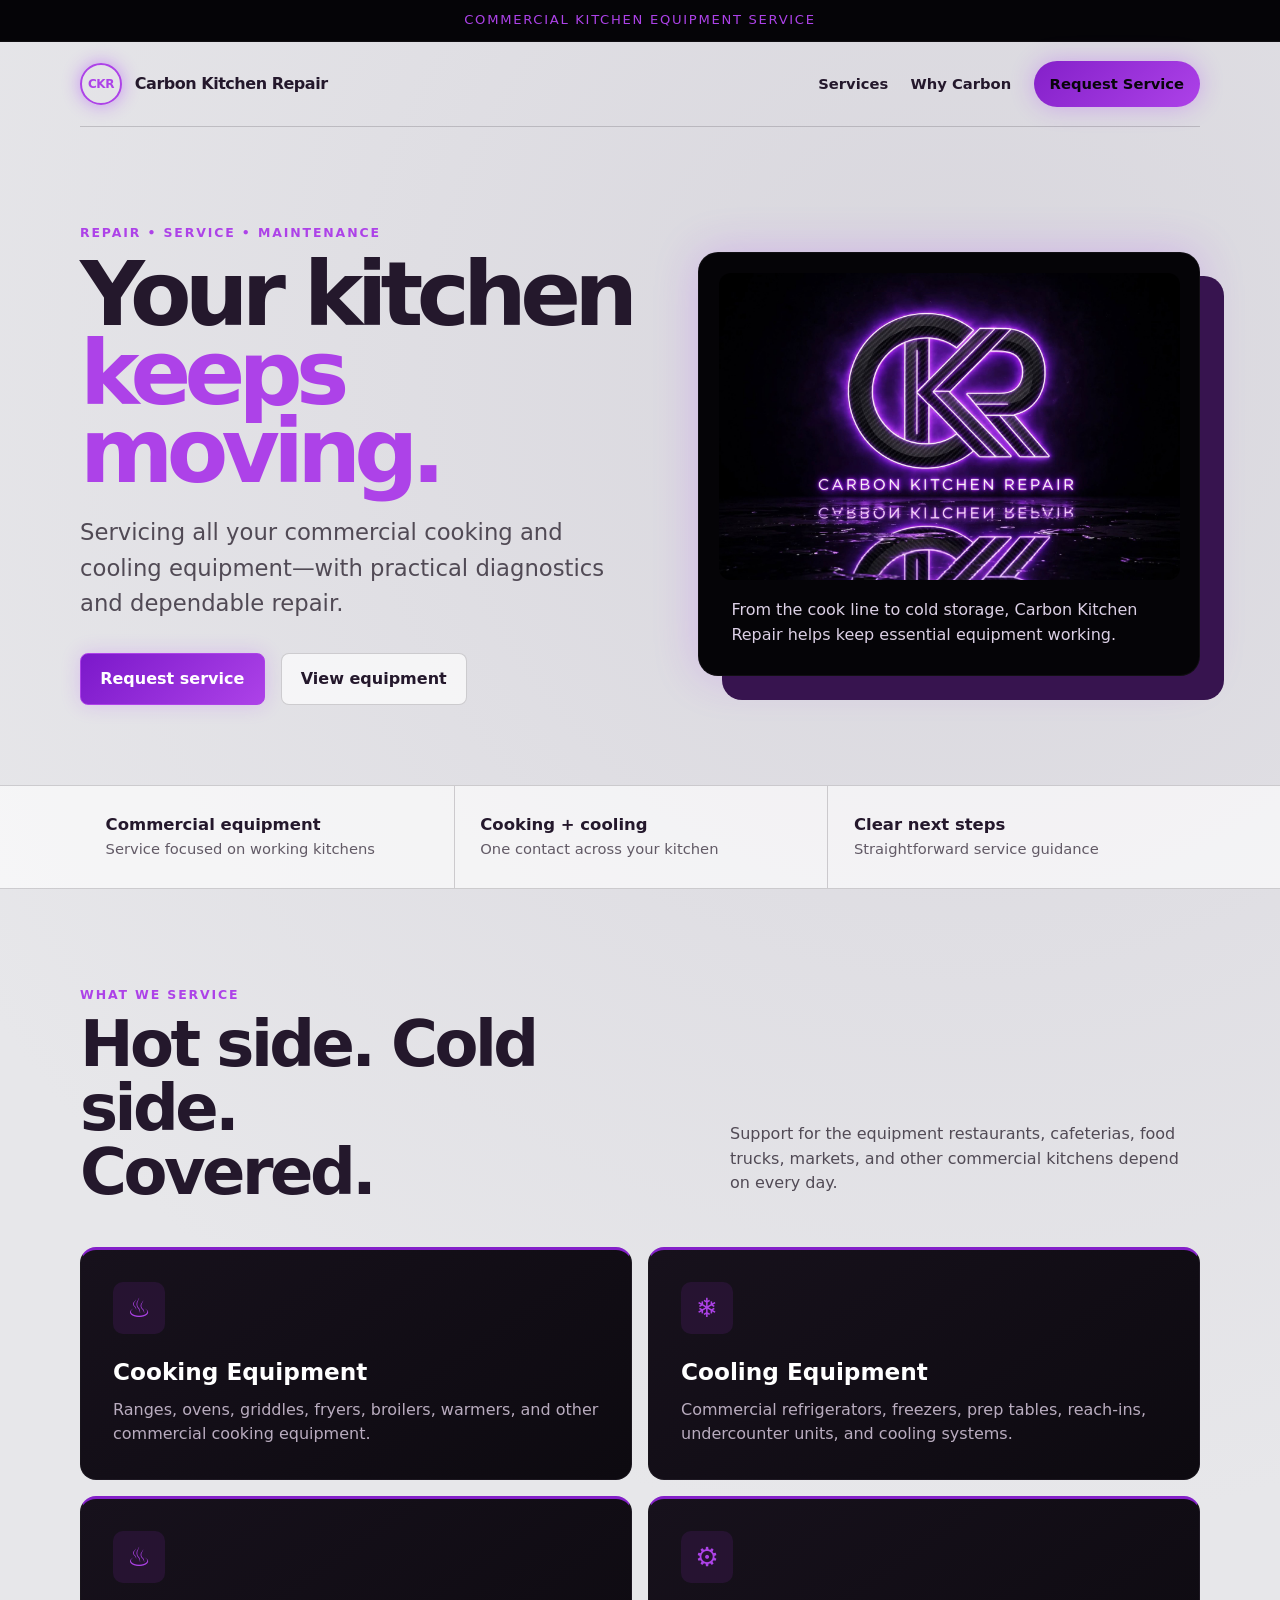
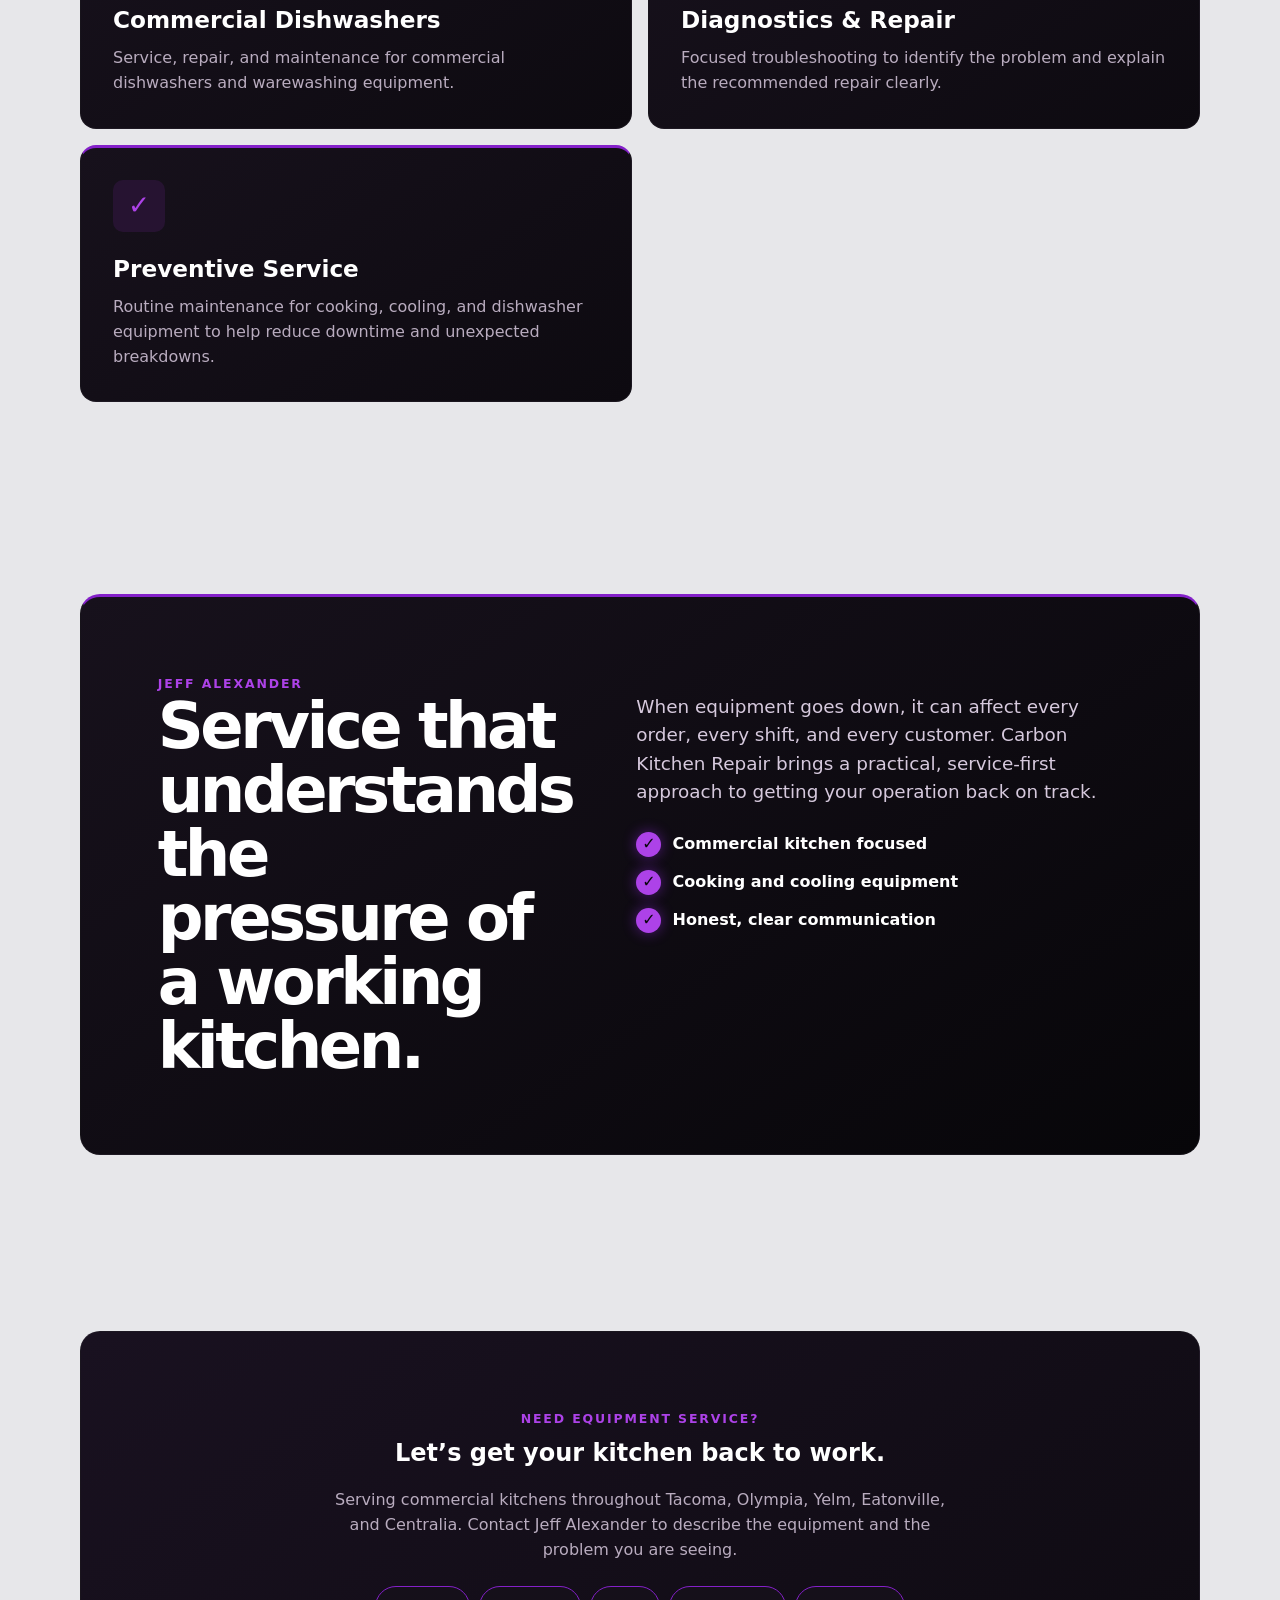
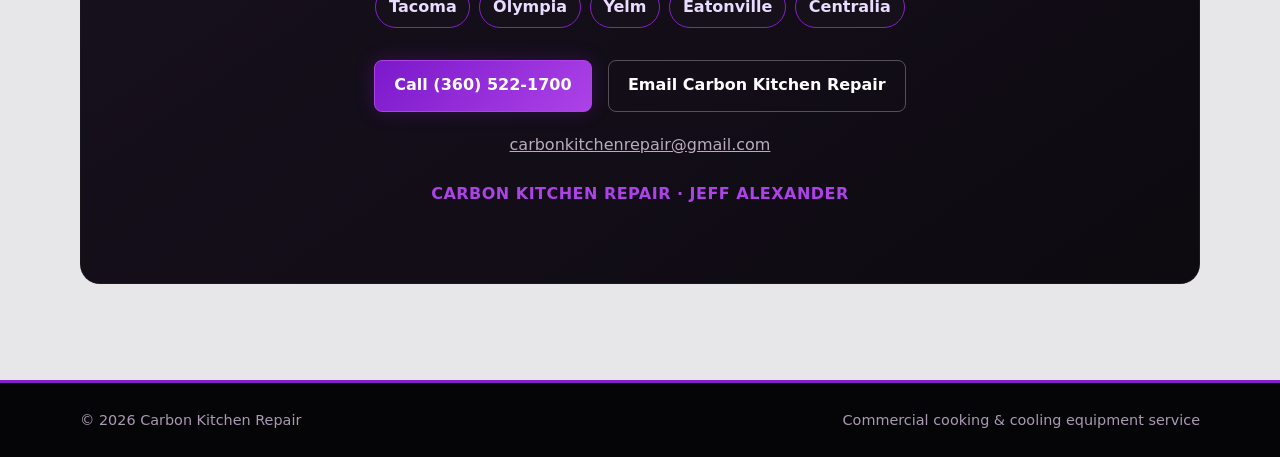
==== index.html @ 62a6e832 "Refine purple text and pale charcoal background" ====
<!doctype html>
<html lang="en">
<head>
  <meta charset="utf-8">
  <meta name="viewport" content="width=device-width, initial-scale=1">
  <meta name="description" content="Carbon Kitchen Repair services commercial cooking and cooling equipment.">
  <title>Carbon Kitchen Repair | Commercial Equipment Service</title>
  <style>
    :root{--ink:#24182c;--charcoal:#19151f;--carbon:#0a080d;--violet:#8420c9;--violet-bright:#ad42e8;--lavender:#eadcff;--paper:#e7e7ea;--line:rgba(62,55,66,.22)}
    *{box-sizing:border-box}html{scroll-behavior:smooth}body{margin:0;background:radial-gradient(circle at 75% 10%,#241035 0,transparent 30%),var(--paper);color:var(--ink);font-family:Inter,ui-sans-serif,system-ui,-apple-system,"Segoe UI",sans-serif;line-height:1.55}a{color:inherit}.wrap{width:min(1120px,calc(100% - 40px));margin:auto}.topbar{background:#050407;color:var(--violet-bright);font-size:.82rem;letter-spacing:.13em;text-align:center;padding:.65rem;border-bottom:1px solid var(--line)}.nav{display:flex;align-items:center;justify-content:space-between;padding:1.2rem 0;border-bottom:1px solid var(--line)}.brand{display:flex;align-items:center;gap:.8rem;font-weight:900;letter-spacing:-.03em}.brand-mark{display:grid;place-items:center;width:42px;height:42px;border:2px solid var(--violet-bright);border-radius:50%;font-size:.75rem;color:var(--violet-bright);box-shadow:0 0 18px rgba(165,44,255,.45)}.nav a{text-decoration:none}.nav-links{display:flex;gap:1.4rem;align-items:center;font-weight:700;font-size:.92rem}.nav-cta{background:linear-gradient(135deg,var(--violet),var(--violet-bright));color:#08050b;padding:.7rem 1rem;border-radius:99px;box-shadow:0 0 24px rgba(165,44,255,.3)}.hero{display:grid;grid-template-columns:1.05fr .95fr;gap:4rem;align-items:center;padding:6rem 0 5rem}.eyebrow{color:var(--violet-bright);font-weight:850;text-transform:uppercase;letter-spacing:.15em;font-size:.78rem}.hero h1{font-size:clamp(3rem,7vw,6.5rem);line-height:.88;letter-spacing:-.075em;margin:.8rem 0 1.5rem;max-width:820px}.hero h1 span{color:var(--violet-bright);text-shadow:0 0 26px rgba(165,44,255,.4)}.lead{font-size:clamp(1.12rem,2vw,1.42rem);max-width:650px;color:#c9bed2}.actions{display:flex;gap:1rem;flex-wrap:wrap;margin-top:2rem}.button{display:inline-flex;align-items:center;justify-content:center;min-height:48px;padding:.8rem 1.2rem;border-radius:8px;background:linear-gradient(135deg,#7b18ca,var(--violet-bright));color:white;text-decoration:none;font-weight:850;border:1px solid var(--violet-bright);box-shadow:0 0 20px rgba(165,44,255,.2)}.button:hover{background:#bc67ff;border-color:#fff}.button.alt{background:transparent;color:var(--ink);border:1px solid var(--line);box-shadow:none}.hero-card{background:#050407;color:white;border:1px solid var(--line);border-radius:20px;padding:1.2rem;min-height:390px;display:flex;flex-direction:column;justify-content:space-between;box-shadow:24px 24px 0 #37144f,0 0 45px rgba(165,44,255,.22);overflow:hidden}.hero-logo{width:100%;height:auto;display:block;border-radius:12px;aspect-ratio:3/2;object-fit:cover}.hero-card p{margin:1.1rem .8rem .5rem;color:#dcd0e5}.strip{background:rgba(24,17,30,.88);border-block:1px solid var(--line)}.strip-grid{display:grid;grid-template-columns:repeat(3,1fr);gap:1px}.promise{padding:1.6rem;border-left:1px solid var(--line)}.promise:first-child{border-left:0}.promise strong{display:block;font-size:1.03rem}.promise span{color:#ad9db9;font-size:.92rem}.section{padding:6rem 0}.section-head{display:flex;justify-content:space-between;align-items:end;gap:2rem;margin-bottom:2.2rem}.section h2{font-size:clamp(2.2rem,5vw,4.2rem);line-height:1;letter-spacing:-.055em;margin:.5rem 0}.section-head p{max-width:470px;color:#b9acbf}.service-grid{display:grid;grid-template-columns:repeat(2,1fr);gap:1rem}.service{border:1px solid var(--line);border-radius:16px;padding:2rem;background:linear-gradient(145deg,#17111c,#0d0a10);transition:.2s;border-top:3px solid var(--violet)}.service:hover{transform:translateY(-4px);border-color:var(--violet-bright);box-shadow:0 16px 35px rgba(165,44,255,.16)}.icon{font-size:1.65rem;background:#261331;color:var(--violet-bright);display:grid;place-items:center;width:52px;height:52px;border-radius:10px}.service h3{font-size:1.45rem;margin:1.2rem 0 .5rem}.service p{margin:0;color:#b9acbf}.about{background:linear-gradient(145deg,#17111c,#070609);color:white;border:1px solid var(--line);border-radius:20px;padding:clamp(2rem,6vw,5rem);display:grid;grid-template-columns:.85fr 1.15fr;gap:4rem;border-top:3px solid var(--violet)}.about h2{margin:0;color:white}.about p{font-size:1.15rem;color:#d6c9dd}.checklist{display:grid;gap:.8rem;margin-top:1.6rem}.check{display:flex;gap:.7rem;align-items:center;font-weight:750}.check:before{content:"✓";color:#09060c;background:var(--violet-bright);width:25px;height:25px;border-radius:50%;display:grid;place-items:center;box-shadow:0 0 14px rgba(165,44,255,.45)}.contact{padding:5rem 0 6rem;text-align:center}.contact-box{background:linear-gradient(145deg,#191120,#0d0a10);border:1px solid var(--line);border-radius:20px;padding:clamp(2rem,6vw,5rem)}.contact h2{margin:.4rem 0 1rem}.contact p{color:#b9acbf;max-width:630px;margin:0 auto 1.5rem}.owner{font-weight:900;color:var(--violet-bright);letter-spacing:.03em}footer{background:#050407;color:#a99ab2;border-top:3px solid var(--violet);padding:1.6rem 0;font-size:.9rem}.footer-row{display:flex;justify-content:space-between;gap:1rem;flex-wrap:wrap}.area-list{display:flex;justify-content:center;gap:.55rem;flex-wrap:wrap;margin:1.5rem 0}.area-list span{background:#15101a;border:1px solid var(--violet);border-radius:99px;padding:.45rem .8rem;font-weight:800;color:var(--lavender)}
    body{background:radial-gradient(circle at 75% 10%,#d8d6dd 0,transparent 34%),var(--paper)}
    .lead,.section-head p{color:#514a55}.hero h1 span{text-shadow:none}.eyebrow{text-shadow:none}.strip{background:rgba(255,255,255,.64)}.promise span{color:#625a66}.service{color:white}.contact-box{color:white}.button.alt{background:rgba(255,255,255,.68)}.contact-box .button.alt{background:transparent;color:white;border-color:rgba(255,255,255,.28)}
    @media(max-width:760px){.nav-links a:not(.nav-cta){display:none}.hero{grid-template-columns:1fr;gap:2.5rem;padding:4rem 0}.hero-card{min-height:auto;box-shadow:12px 12px 0 #37144f}.strip-grid{grid-template-columns:1fr}.promise{border-left:0;border-top:1px solid var(--line)}.promise:first-child{border-top:0}.section-head{display:block}.service-grid,.about{grid-template-columns:1fr}.about{gap:2rem}.wrap{width:min(100% - 28px,1120px)}}
  </style>
</head>
<body>
  <div class="topbar">COMMERCIAL KITCHEN EQUIPMENT SERVICE</div>
  <header class="wrap nav">
    <a class="brand" href="#top"><span class="brand-mark">CKR</span><span>Carbon Kitchen Repair</span></a>
    <nav class="nav-links" aria-label="Main navigation"><a href="#services">Services</a><a href="#about">Why Carbon</a><a class="nav-cta" href="#contact">Request Service</a></nav>
  </header>
  <main id="top">
    <section class="wrap hero">
      <div>
        <div class="eyebrow">Repair • Service • Maintenance</div>
        <h1>Your kitchen <span>keeps moving.</span></h1>
        <p class="lead">Servicing all your commercial cooking and cooling equipment—with practical diagnostics and dependable repair.</p>
        <div class="actions"><a class="button" href="#contact">Request service</a><a class="button alt" href="#services">View equipment</a></div>
      </div>
      <aside class="hero-card" aria-label="Carbon Kitchen Repair logo and expertise">
        <img class="hero-logo" src="assets/carbon-kitchen-repair-logo-purple.jpg" alt="Carbon Kitchen Repair illuminated purple logo">
        <p>From the cook line to cold storage, Carbon Kitchen Repair helps keep essential equipment working.</p>
      </aside>
    </section>
    <section class="strip"><div class="wrap strip-grid">
      <div class="promise"><strong>Commercial equipment</strong><span>Service focused on working kitchens</span></div>
      <div class="promise"><strong>Cooking + cooling</strong><span>One contact across your kitchen</span></div>
      <div class="promise"><strong>Clear next steps</strong><span>Straightforward service guidance</span></div>
    </div></section>
    <section class="wrap section" id="services">
      <div class="section-head"><div><div class="eyebrow">What we service</div><h2>Hot side. Cold side.<br>Covered.</h2></div><p>Support for the equipment restaurants, cafeterias, food trucks, markets, and other commercial kitchens depend on every day.</p></div>
      <div class="service-grid">
        <article class="service"><span class="icon">♨</span><h3>Cooking Equipment</h3><p>Ranges, ovens, griddles, fryers, broilers, warmers, and other commercial cooking equipment.</p></article>
        <article class="service"><span class="icon">❄</span><h3>Cooling Equipment</h3><p>Commercial refrigerators, freezers, prep tables, reach-ins, undercounter units, and cooling systems.</p></article>
        <article class="service"><span class="icon">♨</span><h3>Commercial Dishwashers</h3><p>Service, repair, and maintenance for commercial dishwashers and warewashing equipment.</p></article>
        <article class="service"><span class="icon">⚙</span><h3>Diagnostics & Repair</h3><p>Focused troubleshooting to identify the problem and explain the recommended repair clearly.</p></article>
        <article class="service"><span class="icon">✓</span><h3>Preventive Service</h3><p>Routine maintenance for cooking, cooling, and dishwasher equipment to help reduce downtime and unexpected breakdowns.</p></article>
      </div>
    </section>
    <section class="wrap section" id="about">
      <div class="about"><div><div class="eyebrow" style="color:var(--violet-bright)">Jeff Alexander</div><h2>Service that understands the pressure of a working kitchen.</h2></div><div><p>When equipment goes down, it can affect every order, every shift, and every customer. Carbon Kitchen Repair brings a practical, service-first approach to getting your operation back on track.</p><div class="checklist"><div class="check">Commercial kitchen focused</div><div class="check">Cooking and cooling equipment</div><div class="check">Honest, clear communication</div></div></div></div>
    </section>
    <section class="wrap contact" id="contact"><div class="contact-box"><div class="eyebrow">Need equipment service?</div><h2>Let’s get your kitchen back to work.</h2><p>Serving commercial kitchens throughout Tacoma, Olympia, Yelm, Eatonville, and Centralia. Contact Jeff Alexander to describe the equipment and the problem you are seeing.</p><div class="area-list" aria-label="Service area"><span>Tacoma</span><span>Olympia</span><span>Yelm</span><span>Eatonville</span><span>Centralia</span></div><div class="actions" style="justify-content:center"><a class="button" href="tel:+13605221700">Call (360) 522-1700</a><a class="button alt" href="mailto:carbonkitchenrepair@gmail.com">Email Carbon Kitchen Repair</a></div><p style="margin-top:1.3rem"><a href="mailto:carbonkitchenrepair@gmail.com">carbonkitchenrepair@gmail.com</a></p><div class="owner">CARBON KITCHEN REPAIR · JEFF ALEXANDER</div></div></section>
  </main>
  <footer><div class="wrap footer-row"><span>© <span id="year"></span> Carbon Kitchen Repair</span><span>Commercial cooking & cooling equipment service</span></div></footer>
  <script>document.getElementById('year').textContent=new Date().getFullYear()</script>
</body>
</html>
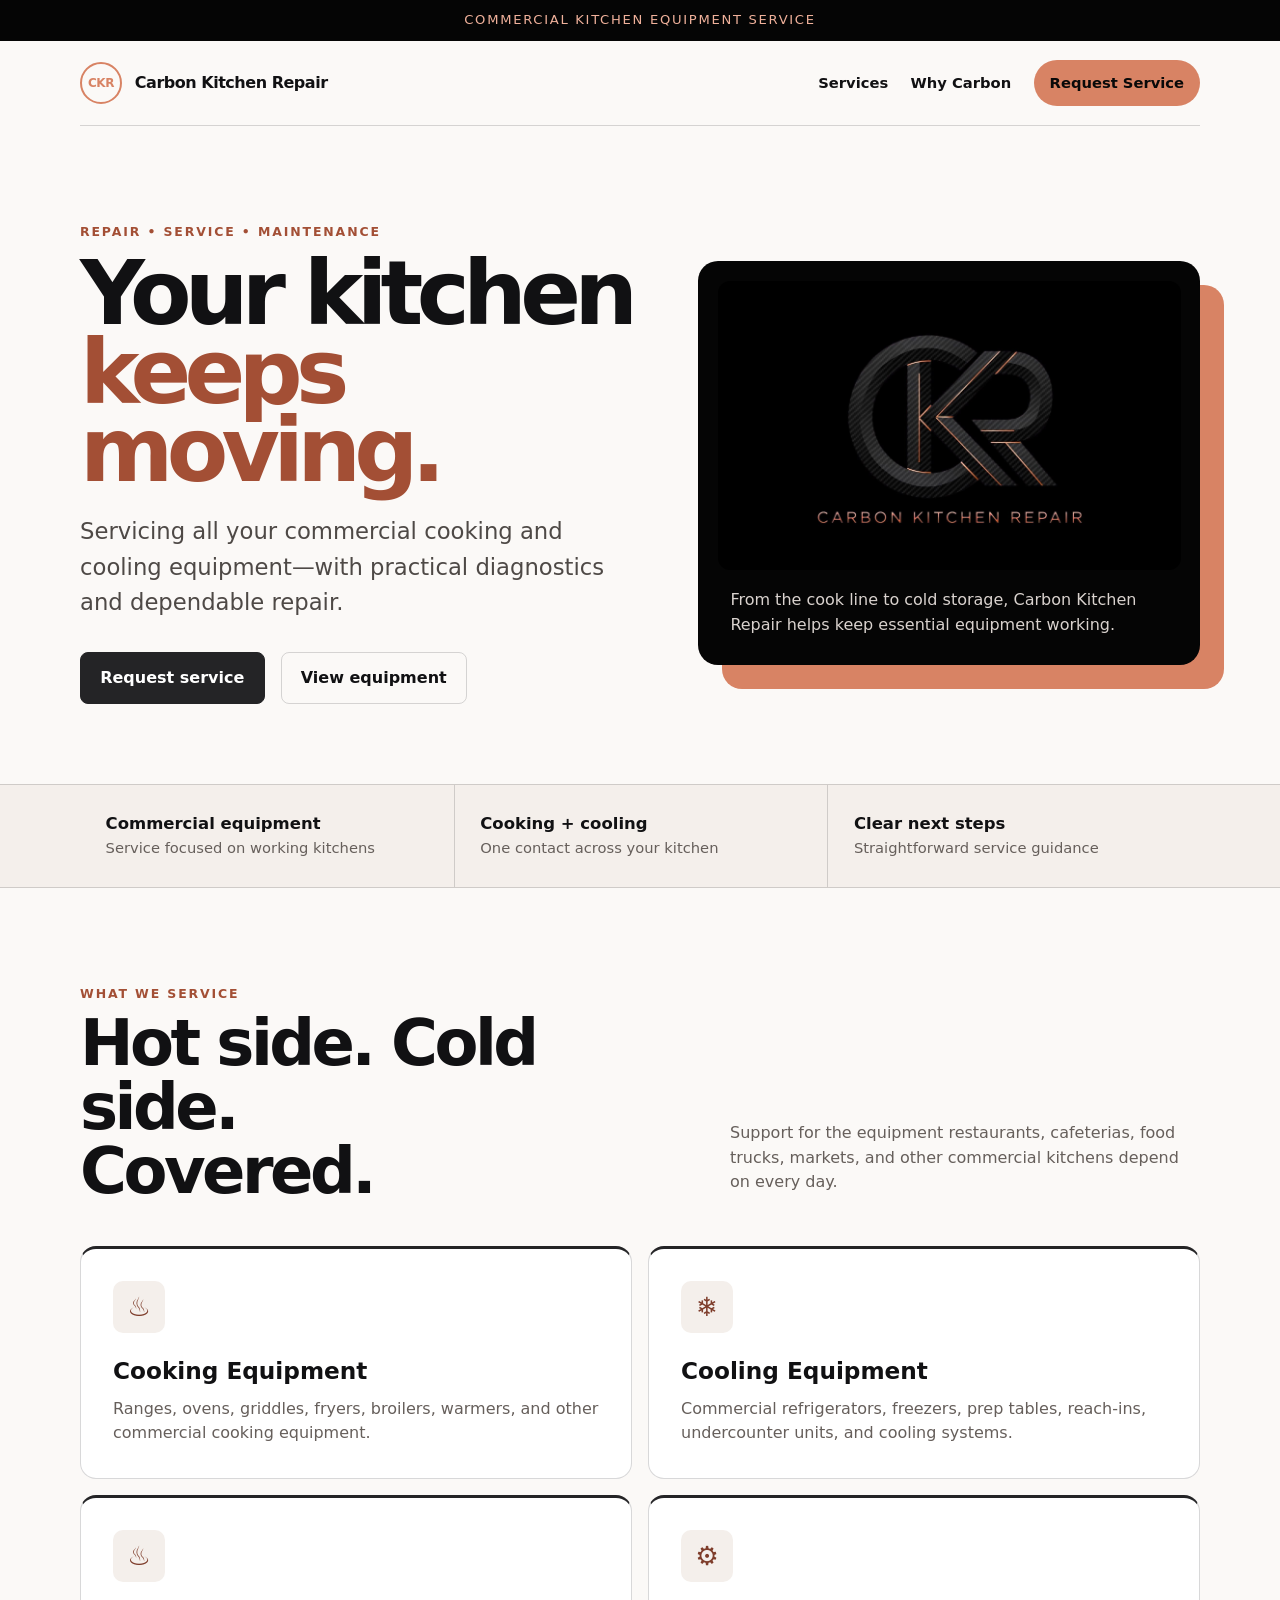
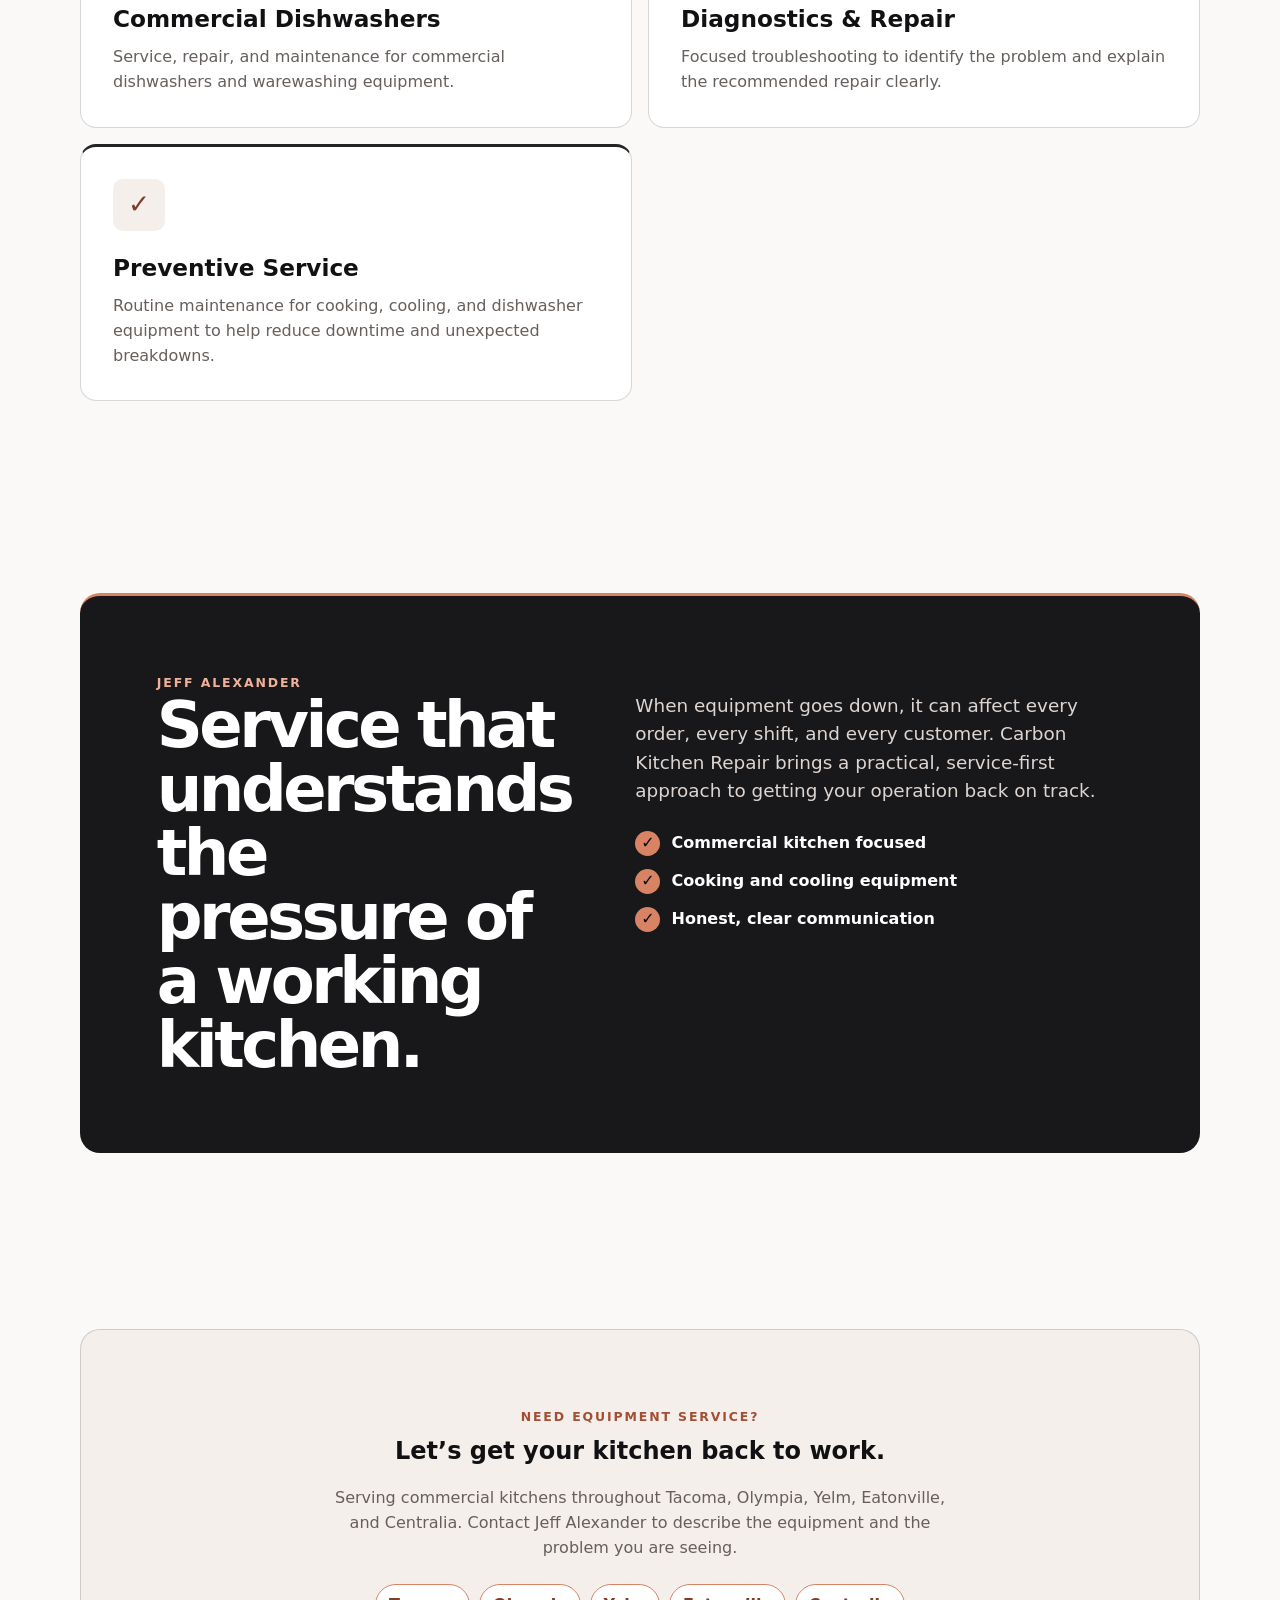
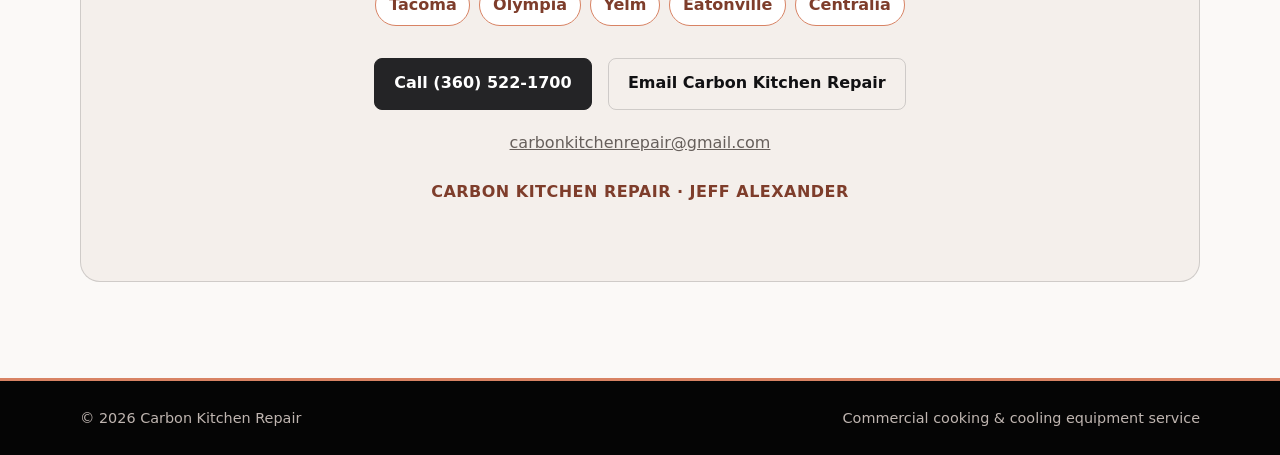
==== commit 4d57e0ca: "Restore black charcoal copper and cream branding" ====
--- a/index.html
+++ b/index.html
@@ -6,11 +6,9 @@
   <meta name="description" content="Carbon Kitchen Repair services commercial cooking and cooling equipment.">
   <title>Carbon Kitchen Repair | Commercial Equipment Service</title>
   <style>
-    :root{--ink:#24182c;--charcoal:#19151f;--carbon:#0a080d;--violet:#8420c9;--violet-bright:#ad42e8;--lavender:#eadcff;--paper:#e7e7ea;--line:rgba(62,55,66,.22)}
-    *{box-sizing:border-box}html{scroll-behavior:smooth}body{margin:0;background:radial-gradient(circle at 75% 10%,#241035 0,transparent 30%),var(--paper);color:var(--ink);font-family:Inter,ui-sans-serif,system-ui,-apple-system,"Segoe UI",sans-serif;line-height:1.55}a{color:inherit}.wrap{width:min(1120px,calc(100% - 40px));margin:auto}.topbar{background:#050407;color:var(--violet-bright);font-size:.82rem;letter-spacing:.13em;text-align:center;padding:.65rem;border-bottom:1px solid var(--line)}.nav{display:flex;align-items:center;justify-content:space-between;padding:1.2rem 0;border-bottom:1px solid var(--line)}.brand{display:flex;align-items:center;gap:.8rem;font-weight:900;letter-spacing:-.03em}.brand-mark{display:grid;place-items:center;width:42px;height:42px;border:2px solid var(--violet-bright);border-radius:50%;font-size:.75rem;color:var(--violet-bright);box-shadow:0 0 18px rgba(165,44,255,.45)}.nav a{text-decoration:none}.nav-links{display:flex;gap:1.4rem;align-items:center;font-weight:700;font-size:.92rem}.nav-cta{background:linear-gradient(135deg,var(--violet),var(--violet-bright));color:#08050b;padding:.7rem 1rem;border-radius:99px;box-shadow:0 0 24px rgba(165,44,255,.3)}.hero{display:grid;grid-template-columns:1.05fr .95fr;gap:4rem;align-items:center;padding:6rem 0 5rem}.eyebrow{color:var(--violet-bright);font-weight:850;text-transform:uppercase;letter-spacing:.15em;font-size:.78rem}.hero h1{font-size:clamp(3rem,7vw,6.5rem);line-height:.88;letter-spacing:-.075em;margin:.8rem 0 1.5rem;max-width:820px}.hero h1 span{color:var(--violet-bright);text-shadow:0 0 26px rgba(165,44,255,.4)}.lead{font-size:clamp(1.12rem,2vw,1.42rem);max-width:650px;color:#c9bed2}.actions{display:flex;gap:1rem;flex-wrap:wrap;margin-top:2rem}.button{display:inline-flex;align-items:center;justify-content:center;min-height:48px;padding:.8rem 1.2rem;border-radius:8px;background:linear-gradient(135deg,#7b18ca,var(--violet-bright));color:white;text-decoration:none;font-weight:850;border:1px solid var(--violet-bright);box-shadow:0 0 20px rgba(165,44,255,.2)}.button:hover{background:#bc67ff;border-color:#fff}.button.alt{background:transparent;color:var(--ink);border:1px solid var(--line);box-shadow:none}.hero-card{background:#050407;color:white;border:1px solid var(--line);border-radius:20px;padding:1.2rem;min-height:390px;display:flex;flex-direction:column;justify-content:space-between;box-shadow:24px 24px 0 #37144f,0 0 45px rgba(165,44,255,.22);overflow:hidden}.hero-logo{width:100%;height:auto;display:block;border-radius:12px;aspect-ratio:3/2;object-fit:cover}.hero-card p{margin:1.1rem .8rem .5rem;color:#dcd0e5}.strip{background:rgba(24,17,30,.88);border-block:1px solid var(--line)}.strip-grid{display:grid;grid-template-columns:repeat(3,1fr);gap:1px}.promise{padding:1.6rem;border-left:1px solid var(--line)}.promise:first-child{border-left:0}.promise strong{display:block;font-size:1.03rem}.promise span{color:#ad9db9;font-size:.92rem}.section{padding:6rem 0}.section-head{display:flex;justify-content:space-between;align-items:end;gap:2rem;margin-bottom:2.2rem}.section h2{font-size:clamp(2.2rem,5vw,4.2rem);line-height:1;letter-spacing:-.055em;margin:.5rem 0}.section-head p{max-width:470px;color:#b9acbf}.service-grid{display:grid;grid-template-columns:repeat(2,1fr);gap:1rem}.service{border:1px solid var(--line);border-radius:16px;padding:2rem;background:linear-gradient(145deg,#17111c,#0d0a10);transition:.2s;border-top:3px solid var(--violet)}.service:hover{transform:translateY(-4px);border-color:var(--violet-bright);box-shadow:0 16px 35px rgba(165,44,255,.16)}.icon{font-size:1.65rem;background:#261331;color:var(--violet-bright);display:grid;place-items:center;width:52px;height:52px;border-radius:10px}.service h3{font-size:1.45rem;margin:1.2rem 0 .5rem}.service p{margin:0;color:#b9acbf}.about{background:linear-gradient(145deg,#17111c,#070609);color:white;border:1px solid var(--line);border-radius:20px;padding:clamp(2rem,6vw,5rem);display:grid;grid-template-columns:.85fr 1.15fr;gap:4rem;border-top:3px solid var(--violet)}.about h2{margin:0;color:white}.about p{font-size:1.15rem;color:#d6c9dd}.checklist{display:grid;gap:.8rem;margin-top:1.6rem}.check{display:flex;gap:.7rem;align-items:center;font-weight:750}.check:before{content:"✓";color:#09060c;background:var(--violet-bright);width:25px;height:25px;border-radius:50%;display:grid;place-items:center;box-shadow:0 0 14px rgba(165,44,255,.45)}.contact{padding:5rem 0 6rem;text-align:center}.contact-box{background:linear-gradient(145deg,#191120,#0d0a10);border:1px solid var(--line);border-radius:20px;padding:clamp(2rem,6vw,5rem)}.contact h2{margin:.4rem 0 1rem}.contact p{color:#b9acbf;max-width:630px;margin:0 auto 1.5rem}.owner{font-weight:900;color:var(--violet-bright);letter-spacing:.03em}footer{background:#050407;color:#a99ab2;border-top:3px solid var(--violet);padding:1.6rem 0;font-size:.9rem}.footer-row{display:flex;justify-content:space-between;gap:1rem;flex-wrap:wrap}.area-list{display:flex;justify-content:center;gap:.55rem;flex-wrap:wrap;margin:1.5rem 0}.area-list span{background:#15101a;border:1px solid var(--violet);border-radius:99px;padding:.45rem .8rem;font-weight:800;color:var(--lavender)}
-    body{background:radial-gradient(circle at 75% 10%,#d8d6dd 0,transparent 34%),var(--paper)}
-    .lead,.section-head p{color:#514a55}.hero h1 span{text-shadow:none}.eyebrow{text-shadow:none}.strip{background:rgba(255,255,255,.64)}.promise span{color:#625a66}.service{color:white}.contact-box{color:white}.button.alt{background:rgba(255,255,255,.68)}.contact-box .button.alt{background:transparent;color:white;border-color:rgba(255,255,255,.28)}
-    @media(max-width:760px){.nav-links a:not(.nav-cta){display:none}.hero{grid-template-columns:1fr;gap:2.5rem;padding:4rem 0}.hero-card{min-height:auto;box-shadow:12px 12px 0 #37144f}.strip-grid{grid-template-columns:1fr}.promise{border-left:0;border-top:1px solid var(--line)}.promise:first-child{border-top:0}.section-head{display:block}.service-grid,.about{grid-template-columns:1fr}.about{gap:2rem}.wrap{width:min(100% - 28px,1120px)}}
+    :root{--ink:#111113;--charcoal:#242426;--carbon:#18181a;--copper:#d88364;--copper-light:#f0b19b;--cream:#f4efeb;--paper:#fbf9f7;--line:rgba(17,17,19,.16)}
+    *{box-sizing:border-box}html{scroll-behavior:smooth}body{margin:0;background:var(--paper);color:var(--ink);font-family:Inter,ui-sans-serif,system-ui,-apple-system,"Segoe UI",sans-serif;line-height:1.55}a{color:inherit}.wrap{width:min(1120px,calc(100% - 40px));margin:auto}.topbar{background:#050505;color:var(--copper-light);font-size:.82rem;letter-spacing:.13em;text-align:center;padding:.65rem}.nav{display:flex;align-items:center;justify-content:space-between;padding:1.2rem 0;border-bottom:1px solid var(--line)}.brand{display:flex;align-items:center;gap:.8rem;font-weight:900;letter-spacing:-.03em}.brand-mark{display:grid;place-items:center;width:42px;height:42px;border:2px solid var(--copper);border-radius:50%;font-size:.75rem;color:var(--copper)}.nav a{text-decoration:none}.nav-links{display:flex;gap:1.4rem;align-items:center;font-weight:700;font-size:.92rem}.nav-cta{background:var(--copper);color:#090909;padding:.7rem 1rem;border-radius:99px}.hero{display:grid;grid-template-columns:1.05fr .95fr;gap:4rem;align-items:center;padding:6rem 0 5rem}.eyebrow{color:#a34f35;font-weight:850;text-transform:uppercase;letter-spacing:.15em;font-size:.78rem}.hero h1{font-size:clamp(3rem,7vw,6.5rem);line-height:.88;letter-spacing:-.075em;margin:.8rem 0 1.5rem;max-width:820px}.hero h1 span{color:#a34f35}.lead{font-size:clamp(1.12rem,2vw,1.42rem);max-width:650px;color:#4e4946}.actions{display:flex;gap:1rem;flex-wrap:wrap;margin-top:2rem}.button{display:inline-flex;align-items:center;justify-content:center;min-height:48px;padding:.8rem 1.2rem;border-radius:8px;background:var(--charcoal);color:white;text-decoration:none;font-weight:850;border:1px solid var(--charcoal)}.button:hover{background:#050505;border-color:var(--copper)}.button.alt{background:transparent;color:var(--ink);border:1px solid var(--line)}.hero-card{background:#050505;color:white;border-radius:20px;padding:1.2rem;min-height:390px;display:flex;flex-direction:column;justify-content:space-between;box-shadow:24px 24px 0 var(--copper);overflow:hidden}.hero-logo{width:100%;height:auto;display:block;border-radius:12px;aspect-ratio:16/10;object-fit:cover}.hero-card p{margin:1.1rem .8rem .5rem;color:#d9d2ce}.strip{background:var(--cream);border-block:1px solid var(--line)}.strip-grid{display:grid;grid-template-columns:repeat(3,1fr);gap:1px}.promise{padding:1.6rem;border-left:1px solid var(--line)}.promise:first-child{border-left:0}.promise strong{display:block;font-size:1.03rem}.promise span{color:#665f5b;font-size:.92rem}.section{padding:6rem 0}.section-head{display:flex;justify-content:space-between;align-items:end;gap:2rem;margin-bottom:2.2rem}.section h2{font-size:clamp(2.2rem,5vw,4.2rem);line-height:1;letter-spacing:-.055em;margin:.5rem 0}.section-head p{max-width:470px;color:#665f5b}.service-grid{display:grid;grid-template-columns:repeat(2,1fr);gap:1rem}.service{border:1px solid var(--line);border-radius:16px;padding:2rem;background:white;transition:.2s;border-top:3px solid var(--charcoal)}.service:hover{transform:translateY(-4px);border-color:var(--copper);box-shadow:0 16px 35px rgba(17,17,19,.1)}.icon{font-size:1.65rem;background:var(--cream);color:#7e3d2b;display:grid;place-items:center;width:52px;height:52px;border-radius:10px}.service h3{font-size:1.45rem;margin:1.2rem 0 .5rem}.service p{margin:0;color:#665f5b}.about{background:var(--carbon);color:white;border-radius:20px;padding:clamp(2rem,6vw,5rem);display:grid;grid-template-columns:.85fr 1.15fr;gap:4rem;border-top:3px solid var(--copper)}.about h2{margin:0;color:white}.about p{font-size:1.15rem;color:#ddd5d1}.checklist{display:grid;gap:.8rem;margin-top:1.6rem}.check{display:flex;gap:.7rem;align-items:center;font-weight:750}.check:before{content:"✓";color:#090909;background:var(--copper);width:25px;height:25px;border-radius:50%;display:grid;place-items:center}.contact{padding:5rem 0 6rem;text-align:center}.contact-box{background:var(--cream);border:1px solid var(--line);border-radius:20px;padding:clamp(2rem,6vw,5rem)}.contact h2{margin:.4rem 0 1rem}.contact p{color:#665f5b;max-width:630px;margin:0 auto 1.5rem}.owner{font-weight:900;color:#7e3d2b;letter-spacing:.03em}footer{background:#050505;color:#bfb5b0;border-top:3px solid var(--copper);padding:1.6rem 0;font-size:.9rem}.footer-row{display:flex;justify-content:space-between;gap:1rem;flex-wrap:wrap}.area-list{display:flex;justify-content:center;gap:.55rem;flex-wrap:wrap;margin:1.5rem 0}.area-list span{background:white;border:1px solid var(--copper);border-radius:99px;padding:.45rem .8rem;font-weight:800;color:#7e3d2b}
+    @media(max-width:760px){.nav-links a:not(.nav-cta){display:none}.hero{grid-template-columns:1fr;gap:2.5rem;padding:4rem 0}.hero-card{min-height:auto;box-shadow:12px 12px 0 var(--copper)}.strip-grid{grid-template-columns:1fr}.promise{border-left:0;border-top:1px solid var(--line)}.promise:first-child{border-top:0}.section-head{display:block}.service-grid,.about{grid-template-columns:1fr}.about{gap:2rem}.wrap{width:min(100% - 28px,1120px)}}
   </style>
 </head>
 <body>
@@ -28,7 +26,7 @@
         <div class="actions"><a class="button" href="#contact">Request service</a><a class="button alt" href="#services">View equipment</a></div>
       </div>
       <aside class="hero-card" aria-label="Carbon Kitchen Repair logo and expertise">
-        <img class="hero-logo" src="assets/carbon-kitchen-repair-logo-purple.jpg" alt="Carbon Kitchen Repair illuminated purple logo">
+        <img class="hero-logo" src="assets/carbon-kitchen-repair-logo.png" alt="Carbon Kitchen Repair logo">
         <p>From the cook line to cold storage, Carbon Kitchen Repair helps keep essential equipment working.</p>
       </aside>
     </section>
@@ -48,7 +46,7 @@
       </div>
     </section>
     <section class="wrap section" id="about">
-      <div class="about"><div><div class="eyebrow" style="color:var(--violet-bright)">Jeff Alexander</div><h2>Service that understands the pressure of a working kitchen.</h2></div><div><p>When equipment goes down, it can affect every order, every shift, and every customer. Carbon Kitchen Repair brings a practical, service-first approach to getting your operation back on track.</p><div class="checklist"><div class="check">Commercial kitchen focused</div><div class="check">Cooking and cooling equipment</div><div class="check">Honest, clear communication</div></div></div></div>
+      <div class="about"><div><div class="eyebrow" style="color:var(--copper-light)">Jeff Alexander</div><h2>Service that understands the pressure of a working kitchen.</h2></div><div><p>When equipment goes down, it can affect every order, every shift, and every customer. Carbon Kitchen Repair brings a practical, service-first approach to getting your operation back on track.</p><div class="checklist"><div class="check">Commercial kitchen focused</div><div class="check">Cooking and cooling equipment</div><div class="check">Honest, clear communication</div></div></div></div>
     </section>
     <section class="wrap contact" id="contact"><div class="contact-box"><div class="eyebrow">Need equipment service?</div><h2>Let’s get your kitchen back to work.</h2><p>Serving commercial kitchens throughout Tacoma, Olympia, Yelm, Eatonville, and Centralia. Contact Jeff Alexander to describe the equipment and the problem you are seeing.</p><div class="area-list" aria-label="Service area"><span>Tacoma</span><span>Olympia</span><span>Yelm</span><span>Eatonville</span><span>Centralia</span></div><div class="actions" style="justify-content:center"><a class="button" href="tel:+13605221700">Call (360) 522-1700</a><a class="button alt" href="mailto:carbonkitchenrepair@gmail.com">Email Carbon Kitchen Repair</a></div><p style="margin-top:1.3rem"><a href="mailto:carbonkitchenrepair@gmail.com">carbonkitchenrepair@gmail.com</a></p><div class="owner">CARBON KITCHEN REPAIR · JEFF ALEXANDER</div></div></section>
   </main>
@@ -56,3 +54,4 @@
   <script>document.getElementById('year').textContent=new Date().getFullYear()</script>
 </body>
 </html>
+
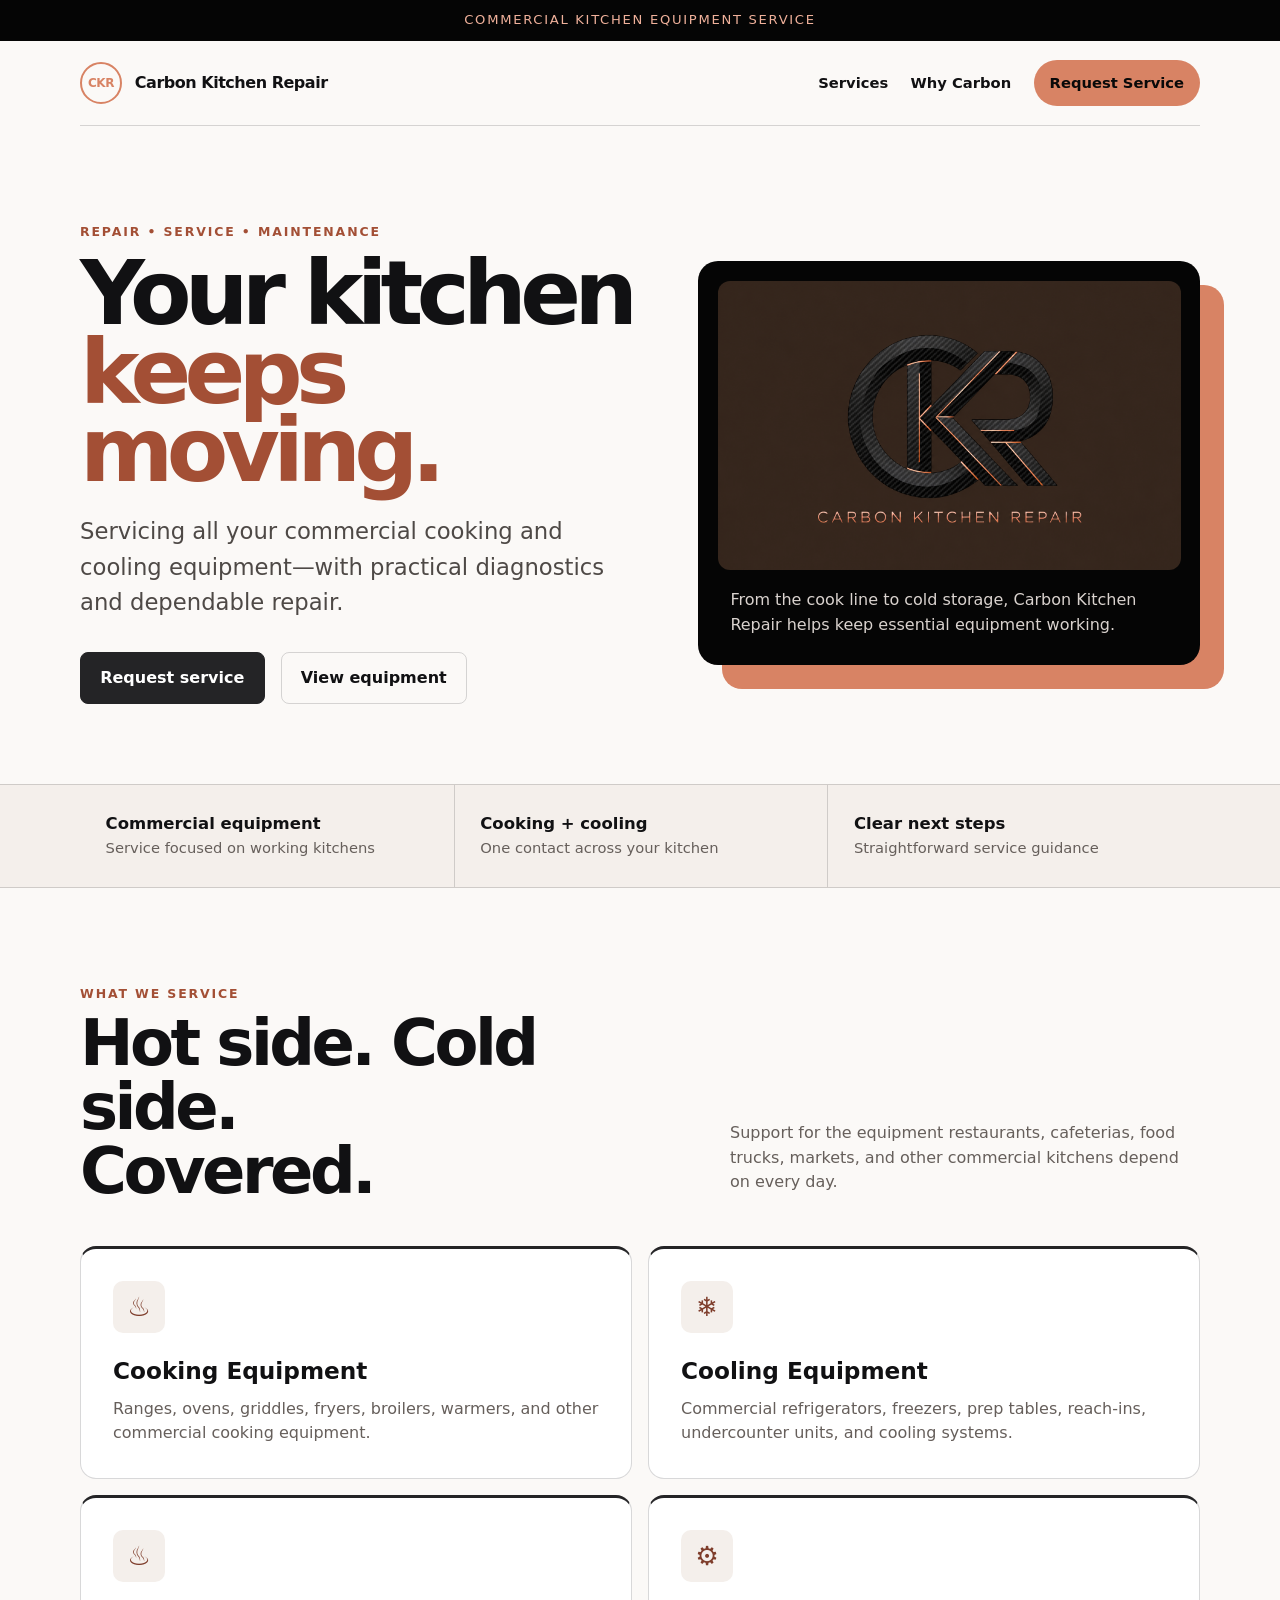
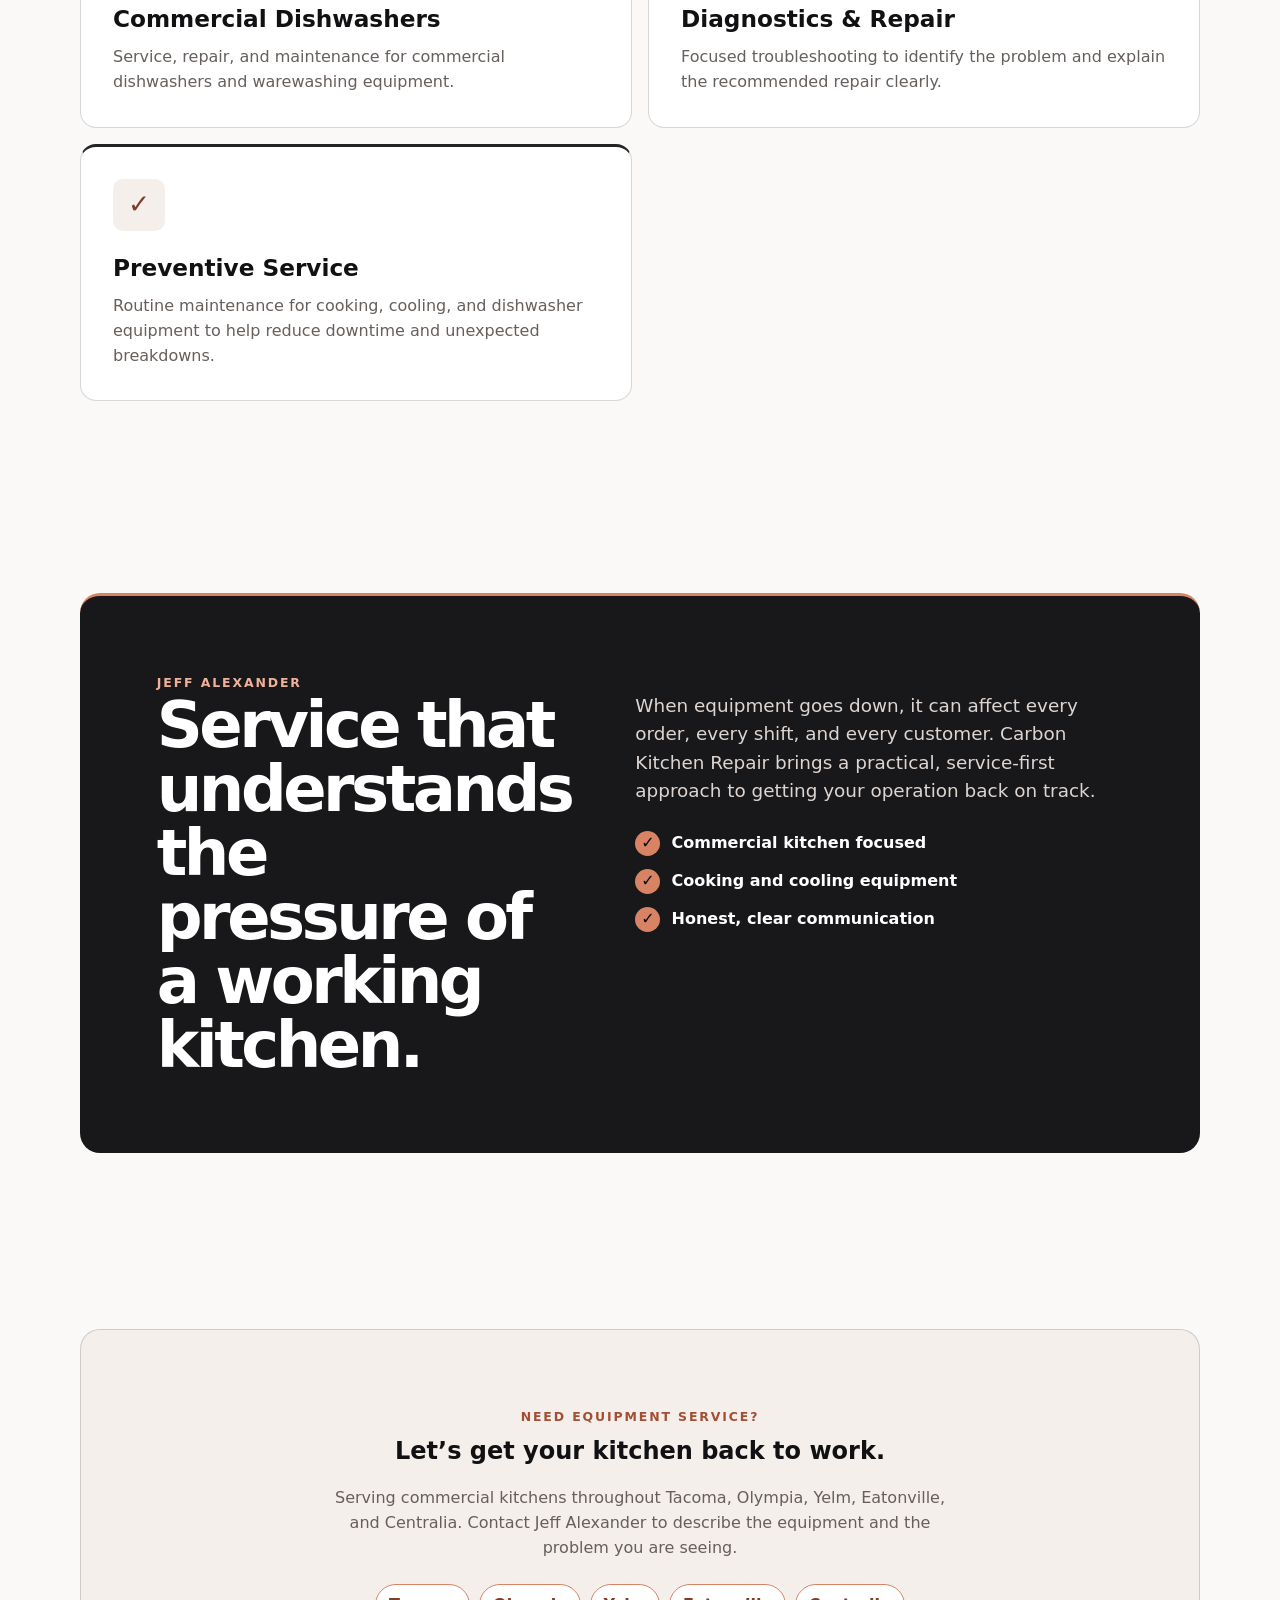
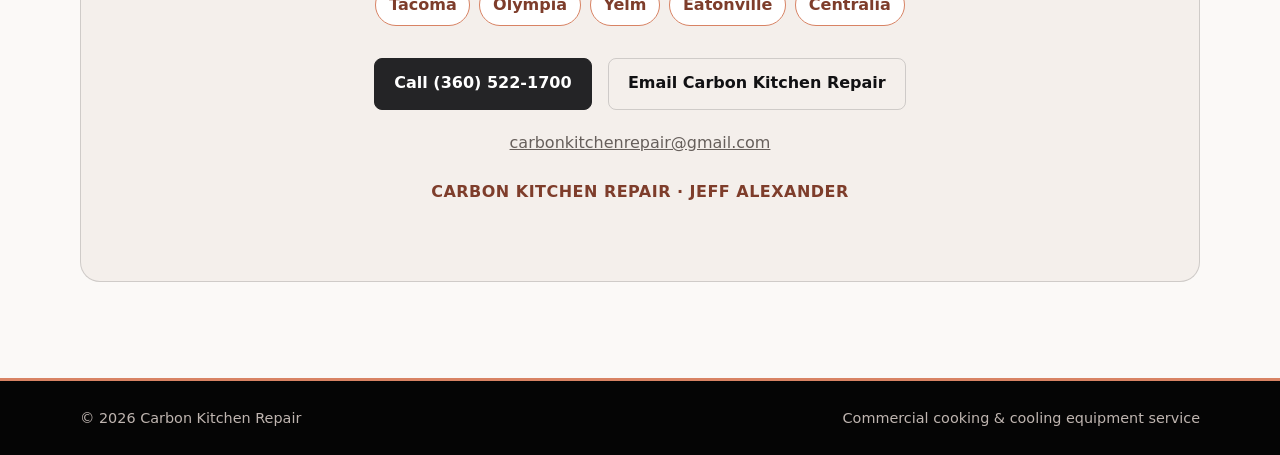
==== commit 16c5314e: "Use dark bronze logo background" ====
--- a/index.html
+++ b/index.html
@@ -26,7 +26,7 @@
         <div class="actions"><a class="button" href="#contact">Request service</a><a class="button alt" href="#services">View equipment</a></div>
       </div>
       <aside class="hero-card" aria-label="Carbon Kitchen Repair logo and expertise">
-        <img class="hero-logo" src="assets/carbon-kitchen-repair-logo.png" alt="Carbon Kitchen Repair logo">
+        <img class="hero-logo" src="assets/carbon-kitchen-repair-logo-bronze.png" alt="Carbon Kitchen Repair logo on a dark bronze background">
         <p>From the cook line to cold storage, Carbon Kitchen Repair helps keep essential equipment working.</p>
       </aside>
     </section>
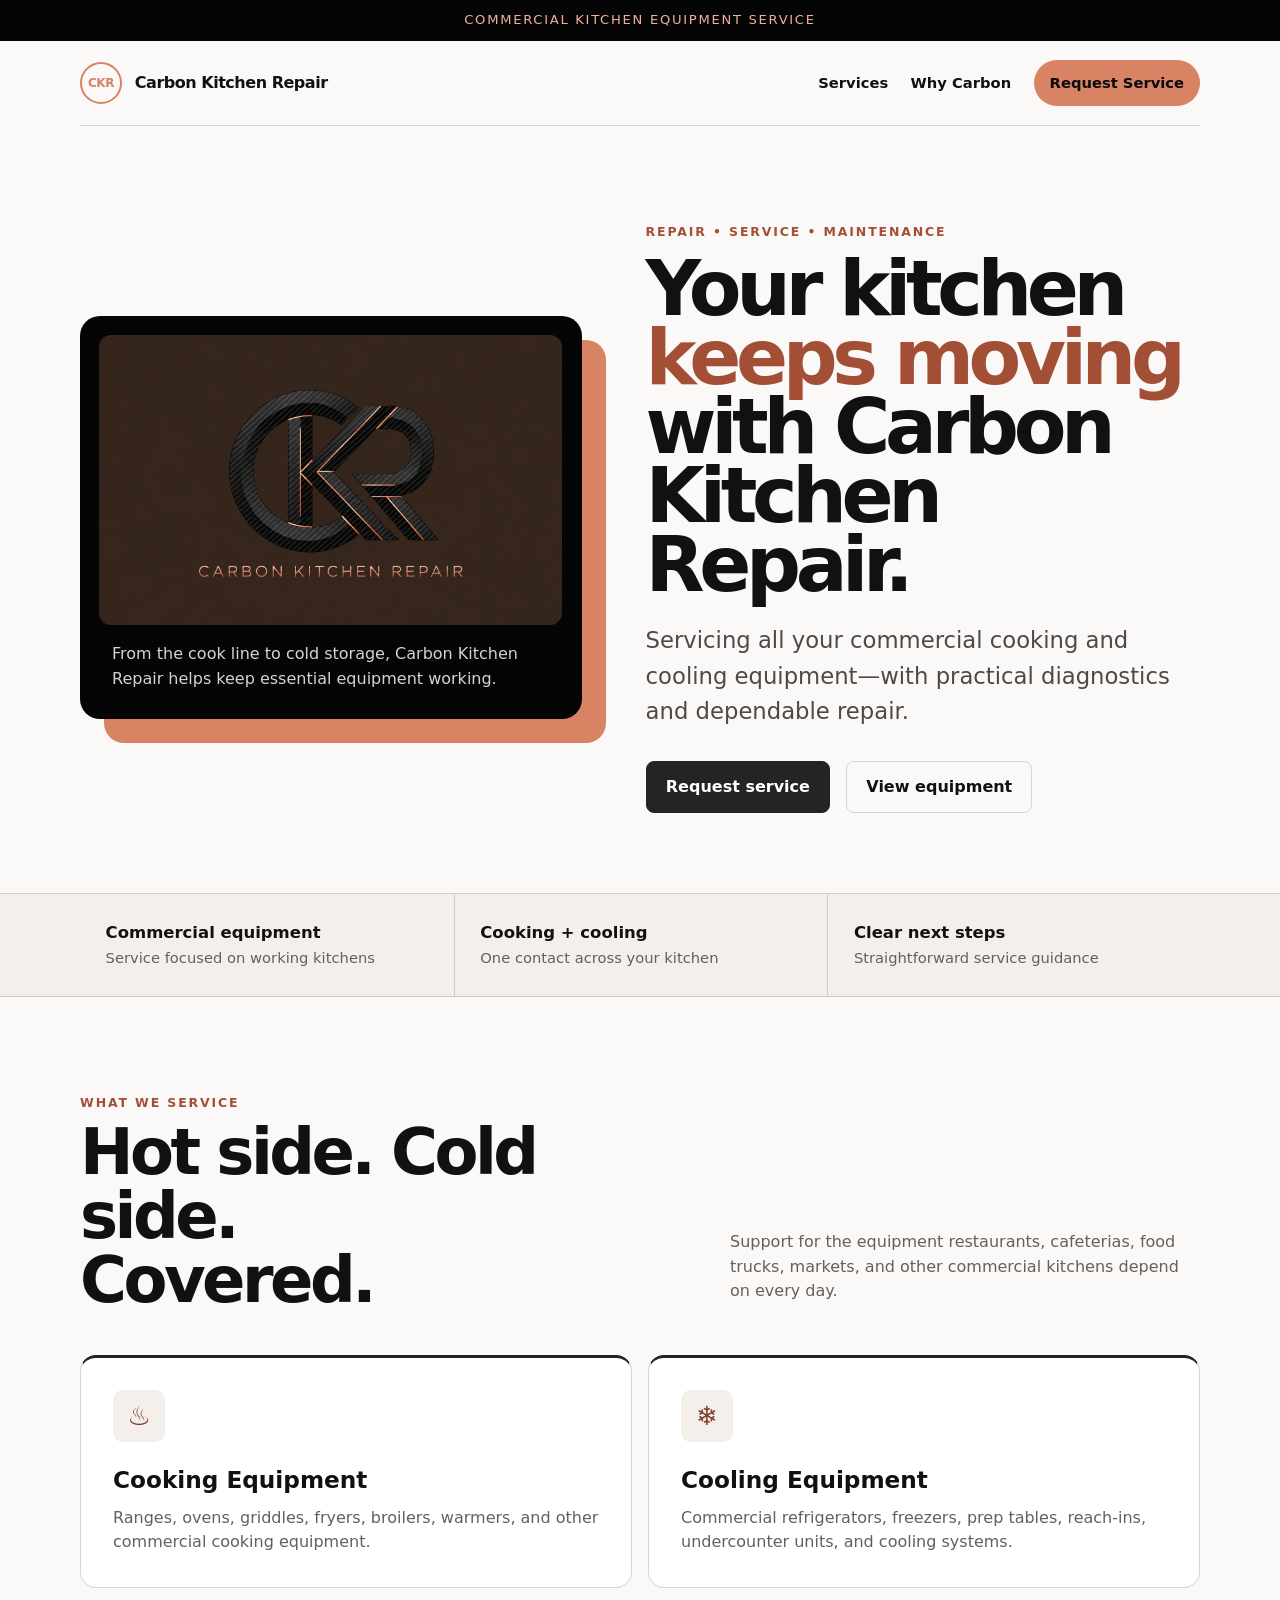
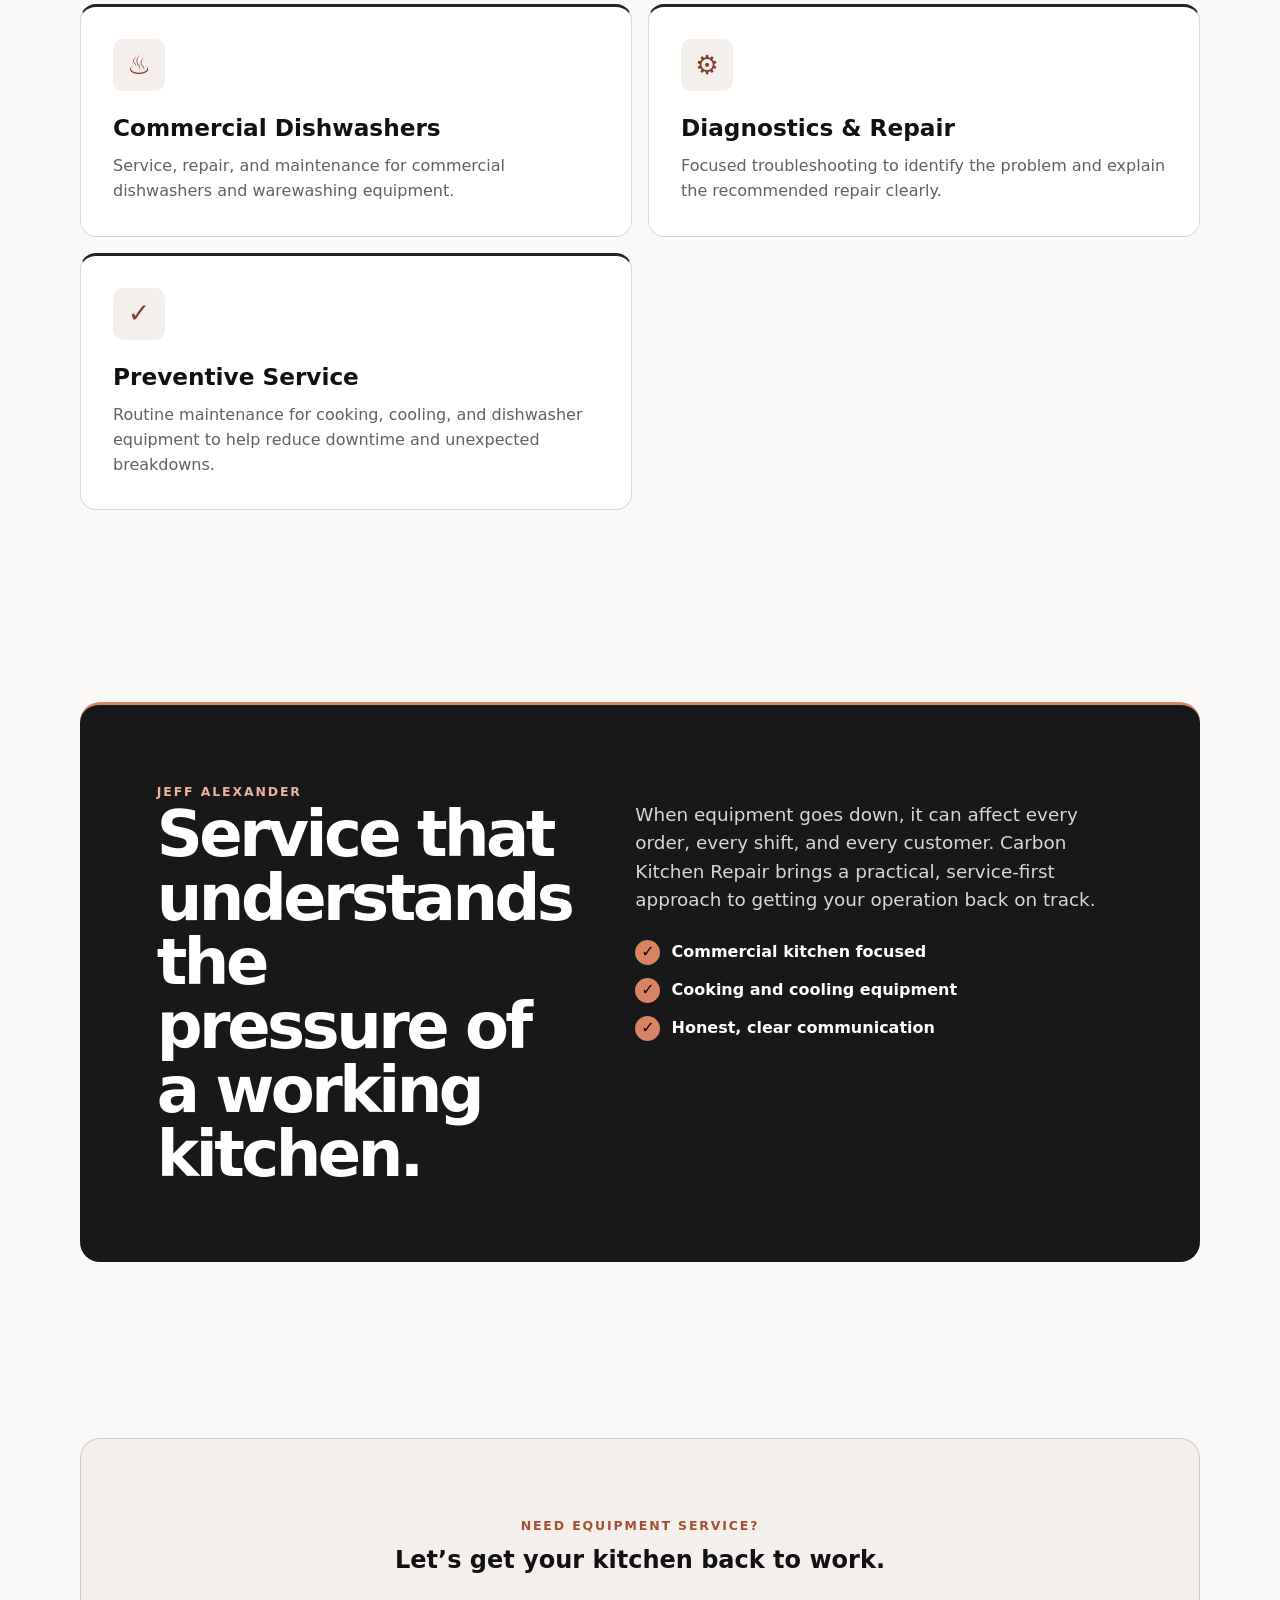
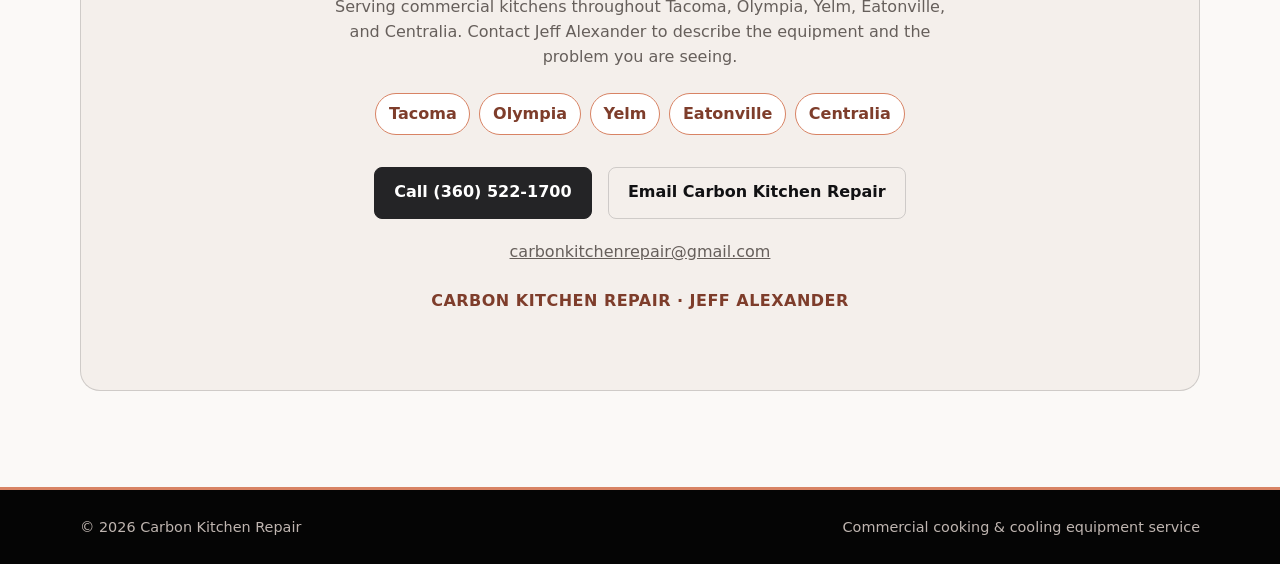
==== commit 685c8d5f: "Move logo left and update hero headline" ====
--- a/index.html
+++ b/index.html
@@ -7,7 +7,7 @@
   <title>Carbon Kitchen Repair | Commercial Equipment Service</title>
   <style>
     :root{--ink:#111113;--charcoal:#242426;--carbon:#18181a;--copper:#d88364;--copper-light:#f0b19b;--cream:#f4efeb;--paper:#fbf9f7;--line:rgba(17,17,19,.16)}
-    *{box-sizing:border-box}html{scroll-behavior:smooth}body{margin:0;background:var(--paper);color:var(--ink);font-family:Inter,ui-sans-serif,system-ui,-apple-system,"Segoe UI",sans-serif;line-height:1.55}a{color:inherit}.wrap{width:min(1120px,calc(100% - 40px));margin:auto}.topbar{background:#050505;color:var(--copper-light);font-size:.82rem;letter-spacing:.13em;text-align:center;padding:.65rem}.nav{display:flex;align-items:center;justify-content:space-between;padding:1.2rem 0;border-bottom:1px solid var(--line)}.brand{display:flex;align-items:center;gap:.8rem;font-weight:900;letter-spacing:-.03em}.brand-mark{display:grid;place-items:center;width:42px;height:42px;border:2px solid var(--copper);border-radius:50%;font-size:.75rem;color:var(--copper)}.nav a{text-decoration:none}.nav-links{display:flex;gap:1.4rem;align-items:center;font-weight:700;font-size:.92rem}.nav-cta{background:var(--copper);color:#090909;padding:.7rem 1rem;border-radius:99px}.hero{display:grid;grid-template-columns:1.05fr .95fr;gap:4rem;align-items:center;padding:6rem 0 5rem}.eyebrow{color:#a34f35;font-weight:850;text-transform:uppercase;letter-spacing:.15em;font-size:.78rem}.hero h1{font-size:clamp(3rem,7vw,6.5rem);line-height:.88;letter-spacing:-.075em;margin:.8rem 0 1.5rem;max-width:820px}.hero h1 span{color:#a34f35}.lead{font-size:clamp(1.12rem,2vw,1.42rem);max-width:650px;color:#4e4946}.actions{display:flex;gap:1rem;flex-wrap:wrap;margin-top:2rem}.button{display:inline-flex;align-items:center;justify-content:center;min-height:48px;padding:.8rem 1.2rem;border-radius:8px;background:var(--charcoal);color:white;text-decoration:none;font-weight:850;border:1px solid var(--charcoal)}.button:hover{background:#050505;border-color:var(--copper)}.button.alt{background:transparent;color:var(--ink);border:1px solid var(--line)}.hero-card{background:#050505;color:white;border-radius:20px;padding:1.2rem;min-height:390px;display:flex;flex-direction:column;justify-content:space-between;box-shadow:24px 24px 0 var(--copper);overflow:hidden}.hero-logo{width:100%;height:auto;display:block;border-radius:12px;aspect-ratio:16/10;object-fit:cover}.hero-card p{margin:1.1rem .8rem .5rem;color:#d9d2ce}.strip{background:var(--cream);border-block:1px solid var(--line)}.strip-grid{display:grid;grid-template-columns:repeat(3,1fr);gap:1px}.promise{padding:1.6rem;border-left:1px solid var(--line)}.promise:first-child{border-left:0}.promise strong{display:block;font-size:1.03rem}.promise span{color:#665f5b;font-size:.92rem}.section{padding:6rem 0}.section-head{display:flex;justify-content:space-between;align-items:end;gap:2rem;margin-bottom:2.2rem}.section h2{font-size:clamp(2.2rem,5vw,4.2rem);line-height:1;letter-spacing:-.055em;margin:.5rem 0}.section-head p{max-width:470px;color:#665f5b}.service-grid{display:grid;grid-template-columns:repeat(2,1fr);gap:1rem}.service{border:1px solid var(--line);border-radius:16px;padding:2rem;background:white;transition:.2s;border-top:3px solid var(--charcoal)}.service:hover{transform:translateY(-4px);border-color:var(--copper);box-shadow:0 16px 35px rgba(17,17,19,.1)}.icon{font-size:1.65rem;background:var(--cream);color:#7e3d2b;display:grid;place-items:center;width:52px;height:52px;border-radius:10px}.service h3{font-size:1.45rem;margin:1.2rem 0 .5rem}.service p{margin:0;color:#665f5b}.about{background:var(--carbon);color:white;border-radius:20px;padding:clamp(2rem,6vw,5rem);display:grid;grid-template-columns:.85fr 1.15fr;gap:4rem;border-top:3px solid var(--copper)}.about h2{margin:0;color:white}.about p{font-size:1.15rem;color:#ddd5d1}.checklist{display:grid;gap:.8rem;margin-top:1.6rem}.check{display:flex;gap:.7rem;align-items:center;font-weight:750}.check:before{content:"✓";color:#090909;background:var(--copper);width:25px;height:25px;border-radius:50%;display:grid;place-items:center}.contact{padding:5rem 0 6rem;text-align:center}.contact-box{background:var(--cream);border:1px solid var(--line);border-radius:20px;padding:clamp(2rem,6vw,5rem)}.contact h2{margin:.4rem 0 1rem}.contact p{color:#665f5b;max-width:630px;margin:0 auto 1.5rem}.owner{font-weight:900;color:#7e3d2b;letter-spacing:.03em}footer{background:#050505;color:#bfb5b0;border-top:3px solid var(--copper);padding:1.6rem 0;font-size:.9rem}.footer-row{display:flex;justify-content:space-between;gap:1rem;flex-wrap:wrap}.area-list{display:flex;justify-content:center;gap:.55rem;flex-wrap:wrap;margin:1.5rem 0}.area-list span{background:white;border:1px solid var(--copper);border-radius:99px;padding:.45rem .8rem;font-weight:800;color:#7e3d2b}
+    *{box-sizing:border-box}html{scroll-behavior:smooth}body{margin:0;background:var(--paper);color:var(--ink);font-family:Inter,ui-sans-serif,system-ui,-apple-system,"Segoe UI",sans-serif;line-height:1.55}a{color:inherit}.wrap{width:min(1120px,calc(100% - 40px));margin:auto}.topbar{background:#050505;color:var(--copper-light);font-size:.82rem;letter-spacing:.13em;text-align:center;padding:.65rem}.nav{display:flex;align-items:center;justify-content:space-between;padding:1.2rem 0;border-bottom:1px solid var(--line)}.brand{display:flex;align-items:center;gap:.8rem;font-weight:900;letter-spacing:-.03em}.brand-mark{display:grid;place-items:center;width:42px;height:42px;border:2px solid var(--copper);border-radius:50%;font-size:.75rem;color:var(--copper)}.nav a{text-decoration:none}.nav-links{display:flex;gap:1.4rem;align-items:center;font-weight:700;font-size:.92rem}.nav-cta{background:var(--copper);color:#090909;padding:.7rem 1rem;border-radius:99px}.hero{display:grid;grid-template-columns:.95fr 1.05fr;gap:4rem;align-items:center;padding:6rem 0 5rem}.hero-copy{min-width:0}.eyebrow{color:#a34f35;font-weight:850;text-transform:uppercase;letter-spacing:.15em;font-size:.78rem}.hero h1{font-size:clamp(3rem,6vw,5.5rem);line-height:.9;letter-spacing:-.07em;margin:.8rem 0 1.5rem;max-width:820px}.hero h1 span{color:#a34f35}.lead{font-size:clamp(1.12rem,2vw,1.42rem);max-width:650px;color:#4e4946}.actions{display:flex;gap:1rem;flex-wrap:wrap;margin-top:2rem}.button{display:inline-flex;align-items:center;justify-content:center;min-height:48px;padding:.8rem 1.2rem;border-radius:8px;background:var(--charcoal);color:white;text-decoration:none;font-weight:850;border:1px solid var(--charcoal)}.button:hover{background:#050505;border-color:var(--copper)}.button.alt{background:transparent;color:var(--ink);border:1px solid var(--line)}.hero-card{background:#050505;color:white;border-radius:20px;padding:1.2rem;min-height:390px;display:flex;flex-direction:column;justify-content:space-between;box-shadow:24px 24px 0 var(--copper);overflow:hidden}.hero-logo{width:100%;height:auto;display:block;border-radius:12px;aspect-ratio:16/10;object-fit:cover}.hero-card p{margin:1.1rem .8rem .5rem;color:#d9d2ce}.strip{background:var(--cream);border-block:1px solid var(--line)}.strip-grid{display:grid;grid-template-columns:repeat(3,1fr);gap:1px}.promise{padding:1.6rem;border-left:1px solid var(--line)}.promise:first-child{border-left:0}.promise strong{display:block;font-size:1.03rem}.promise span{color:#665f5b;font-size:.92rem}.section{padding:6rem 0}.section-head{display:flex;justify-content:space-between;align-items:end;gap:2rem;margin-bottom:2.2rem}.section h2{font-size:clamp(2.2rem,5vw,4.2rem);line-height:1;letter-spacing:-.055em;margin:.5rem 0}.section-head p{max-width:470px;color:#665f5b}.service-grid{display:grid;grid-template-columns:repeat(2,1fr);gap:1rem}.service{border:1px solid var(--line);border-radius:16px;padding:2rem;background:white;transition:.2s;border-top:3px solid var(--charcoal)}.service:hover{transform:translateY(-4px);border-color:var(--copper);box-shadow:0 16px 35px rgba(17,17,19,.1)}.icon{font-size:1.65rem;background:var(--cream);color:#7e3d2b;display:grid;place-items:center;width:52px;height:52px;border-radius:10px}.service h3{font-size:1.45rem;margin:1.2rem 0 .5rem}.service p{margin:0;color:#665f5b}.about{background:var(--carbon);color:white;border-radius:20px;padding:clamp(2rem,6vw,5rem);display:grid;grid-template-columns:.85fr 1.15fr;gap:4rem;border-top:3px solid var(--copper)}.about h2{margin:0;color:white}.about p{font-size:1.15rem;color:#ddd5d1}.checklist{display:grid;gap:.8rem;margin-top:1.6rem}.check{display:flex;gap:.7rem;align-items:center;font-weight:750}.check:before{content:"✓";color:#090909;background:var(--copper);width:25px;height:25px;border-radius:50%;display:grid;place-items:center}.contact{padding:5rem 0 6rem;text-align:center}.contact-box{background:var(--cream);border:1px solid var(--line);border-radius:20px;padding:clamp(2rem,6vw,5rem)}.contact h2{margin:.4rem 0 1rem}.contact p{color:#665f5b;max-width:630px;margin:0 auto 1.5rem}.owner{font-weight:900;color:#7e3d2b;letter-spacing:.03em}footer{background:#050505;color:#bfb5b0;border-top:3px solid var(--copper);padding:1.6rem 0;font-size:.9rem}.footer-row{display:flex;justify-content:space-between;gap:1rem;flex-wrap:wrap}.area-list{display:flex;justify-content:center;gap:.55rem;flex-wrap:wrap;margin:1.5rem 0}.area-list span{background:white;border:1px solid var(--copper);border-radius:99px;padding:.45rem .8rem;font-weight:800;color:#7e3d2b}
     @media(max-width:760px){.nav-links a:not(.nav-cta){display:none}.hero{grid-template-columns:1fr;gap:2.5rem;padding:4rem 0}.hero-card{min-height:auto;box-shadow:12px 12px 0 var(--copper)}.strip-grid{grid-template-columns:1fr}.promise{border-left:0;border-top:1px solid var(--line)}.promise:first-child{border-top:0}.section-head{display:block}.service-grid,.about{grid-template-columns:1fr}.about{gap:2rem}.wrap{width:min(100% - 28px,1120px)}}
   </style>
 </head>
@@ -19,16 +19,16 @@
   </header>
   <main id="top">
     <section class="wrap hero">
-      <div>
-        <div class="eyebrow">Repair • Service • Maintenance</div>
-        <h1>Your kitchen <span>keeps moving.</span></h1>
-        <p class="lead">Servicing all your commercial cooking and cooling equipment—with practical diagnostics and dependable repair.</p>
-        <div class="actions"><a class="button" href="#contact">Request service</a><a class="button alt" href="#services">View equipment</a></div>
-      </div>
       <aside class="hero-card" aria-label="Carbon Kitchen Repair logo and expertise">
         <img class="hero-logo" src="assets/carbon-kitchen-repair-logo-bronze.png" alt="Carbon Kitchen Repair logo on a dark bronze background">
         <p>From the cook line to cold storage, Carbon Kitchen Repair helps keep essential equipment working.</p>
       </aside>
+      <div class="hero-copy">
+        <div class="eyebrow">Repair • Service • Maintenance</div>
+        <h1>Your kitchen <span>keeps moving</span> with Carbon Kitchen Repair.</h1>
+        <p class="lead">Servicing all your commercial cooking and cooling equipment—with practical diagnostics and dependable repair.</p>
+        <div class="actions"><a class="button" href="#contact">Request service</a><a class="button alt" href="#services">View equipment</a></div>
+      </div>
     </section>
     <section class="strip"><div class="wrap strip-grid">
       <div class="promise"><strong>Commercial equipment</strong><span>Service focused on working kitchens</span></div>
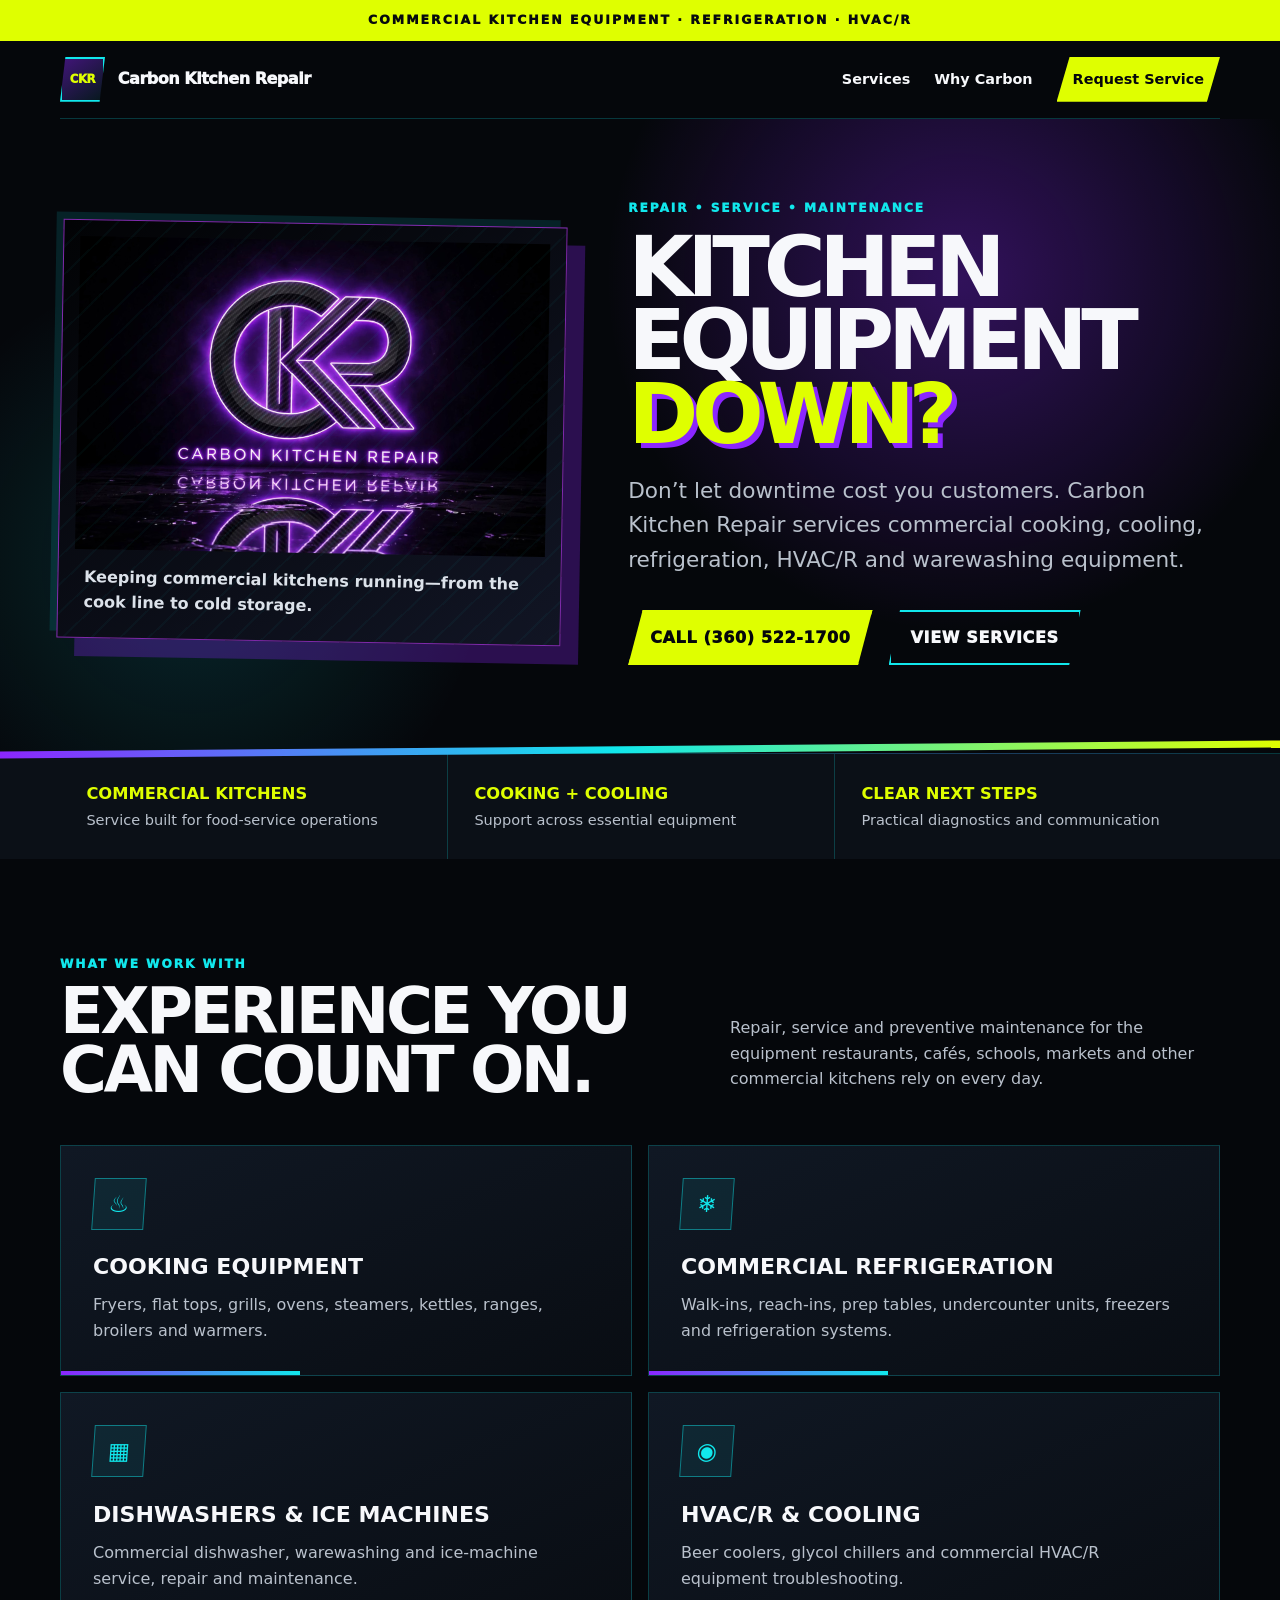
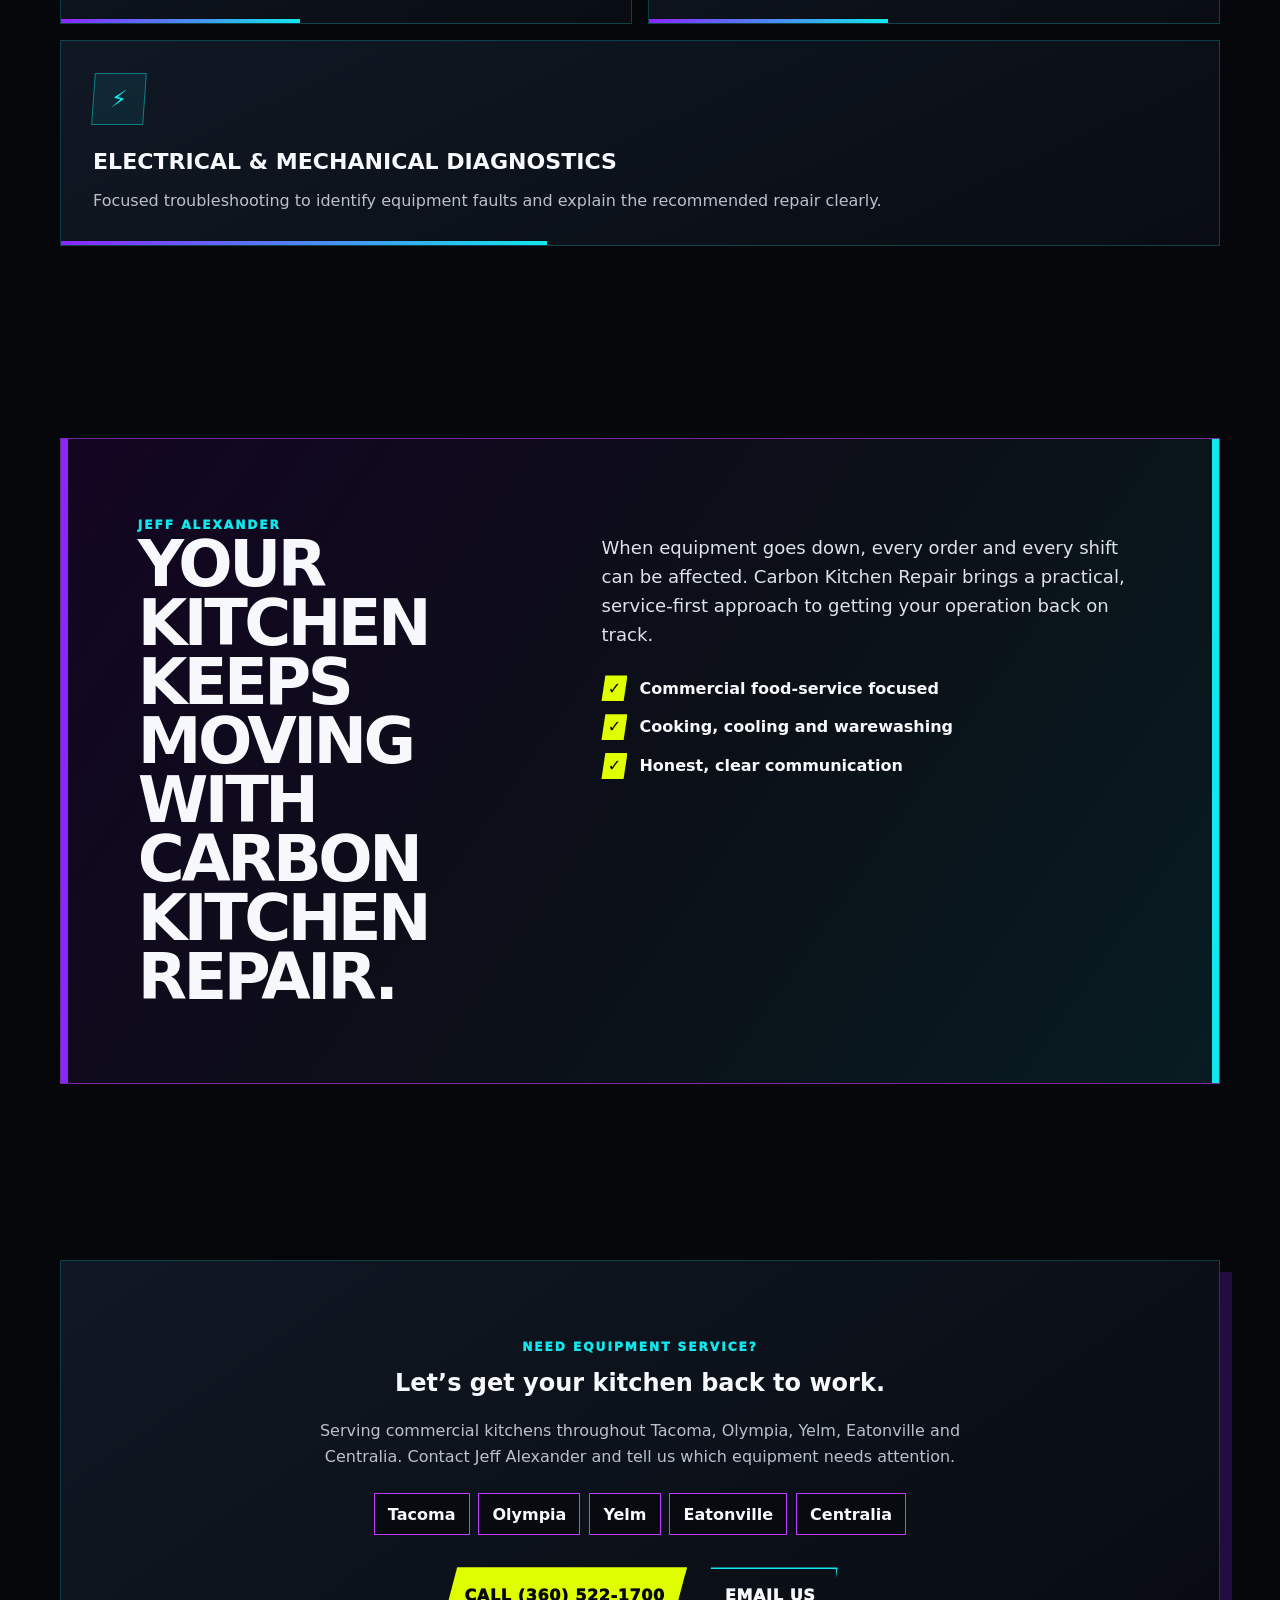
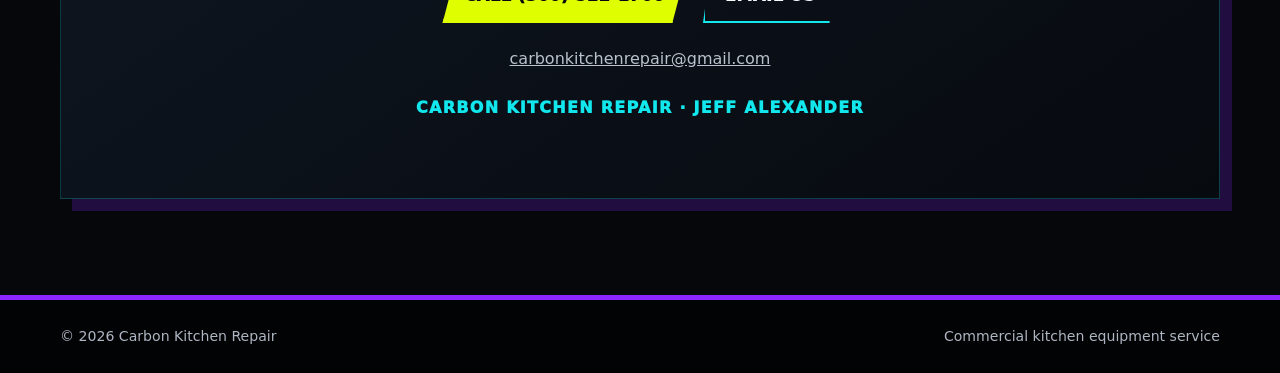
==== commit 3e87a62a: "Apply neon service brand and custom domain SEO" ====
--- a/index.html
+++ b/index.html
@@ -1,57 +1,39 @@
 <!doctype html>
 <html lang="en">
 <head>
-  <meta charset="utf-8">
-  <meta name="viewport" content="width=device-width, initial-scale=1">
-  <meta name="description" content="Carbon Kitchen Repair services commercial cooking and cooling equipment.">
-  <title>Carbon Kitchen Repair | Commercial Equipment Service</title>
+  <meta charset="utf-8"><meta name="viewport" content="width=device-width,initial-scale=1">
+  <meta name="description" content="Carbon Kitchen Repair provides commercial cooking, refrigeration, HVAC/R, dishwasher and ice machine equipment service throughout Tacoma, Olympia, Yelm, Eatonville and Centralia.">
+  <meta name="google-site-verification" content="1iGkp0ElnFct_NY2nQct477z7fo54El2cspe11a0yTw">
+  <link rel="canonical" href="https://carbonkitchenrepair.com/">
+  <meta property="og:title" content="Carbon Kitchen Repair | Commercial Equipment Service"><meta property="og:description" content="Fast, reliable service for commercial kitchens and food-service businesses."><meta property="og:url" content="https://carbonkitchenrepair.com/"><meta property="og:type" content="website">
+  <title>Carbon Kitchen Repair | Commercial Kitchen Equipment Service</title>
+  <script type="application/ld+json">{"@context":"https://schema.org","@type":"LocalBusiness","name":"Carbon Kitchen Repair","url":"https://carbonkitchenrepair.com/","telephone":"+1-360-522-1700","email":"carbonkitchenrepair@gmail.com","description":"Commercial cooking, cooling, dishwasher and kitchen equipment service and repair.","areaServed":["Tacoma, WA","Olympia, WA","Yelm, WA","Eatonville, WA","Centralia, WA"]}</script>
   <style>
-    :root{--ink:#111113;--charcoal:#242426;--carbon:#18181a;--copper:#d88364;--copper-light:#f0b19b;--cream:#f4efeb;--paper:#fbf9f7;--line:rgba(17,17,19,.16)}
-    *{box-sizing:border-box}html{scroll-behavior:smooth}body{margin:0;background:var(--paper);color:var(--ink);font-family:Inter,ui-sans-serif,system-ui,-apple-system,"Segoe UI",sans-serif;line-height:1.55}a{color:inherit}.wrap{width:min(1120px,calc(100% - 40px));margin:auto}.topbar{background:#050505;color:var(--copper-light);font-size:.82rem;letter-spacing:.13em;text-align:center;padding:.65rem}.nav{display:flex;align-items:center;justify-content:space-between;padding:1.2rem 0;border-bottom:1px solid var(--line)}.brand{display:flex;align-items:center;gap:.8rem;font-weight:900;letter-spacing:-.03em}.brand-mark{display:grid;place-items:center;width:42px;height:42px;border:2px solid var(--copper);border-radius:50%;font-size:.75rem;color:var(--copper)}.nav a{text-decoration:none}.nav-links{display:flex;gap:1.4rem;align-items:center;font-weight:700;font-size:.92rem}.nav-cta{background:var(--copper);color:#090909;padding:.7rem 1rem;border-radius:99px}.hero{display:grid;grid-template-columns:.95fr 1.05fr;gap:4rem;align-items:center;padding:6rem 0 5rem}.hero-copy{min-width:0}.eyebrow{color:#a34f35;font-weight:850;text-transform:uppercase;letter-spacing:.15em;font-size:.78rem}.hero h1{font-size:clamp(3rem,6vw,5.5rem);line-height:.9;letter-spacing:-.07em;margin:.8rem 0 1.5rem;max-width:820px}.hero h1 span{color:#a34f35}.lead{font-size:clamp(1.12rem,2vw,1.42rem);max-width:650px;color:#4e4946}.actions{display:flex;gap:1rem;flex-wrap:wrap;margin-top:2rem}.button{display:inline-flex;align-items:center;justify-content:center;min-height:48px;padding:.8rem 1.2rem;border-radius:8px;background:var(--charcoal);color:white;text-decoration:none;font-weight:850;border:1px solid var(--charcoal)}.button:hover{background:#050505;border-color:var(--copper)}.button.alt{background:transparent;color:var(--ink);border:1px solid var(--line)}.hero-card{background:#050505;color:white;border-radius:20px;padding:1.2rem;min-height:390px;display:flex;flex-direction:column;justify-content:space-between;box-shadow:24px 24px 0 var(--copper);overflow:hidden}.hero-logo{width:100%;height:auto;display:block;border-radius:12px;aspect-ratio:16/10;object-fit:cover}.hero-card p{margin:1.1rem .8rem .5rem;color:#d9d2ce}.strip{background:var(--cream);border-block:1px solid var(--line)}.strip-grid{display:grid;grid-template-columns:repeat(3,1fr);gap:1px}.promise{padding:1.6rem;border-left:1px solid var(--line)}.promise:first-child{border-left:0}.promise strong{display:block;font-size:1.03rem}.promise span{color:#665f5b;font-size:.92rem}.section{padding:6rem 0}.section-head{display:flex;justify-content:space-between;align-items:end;gap:2rem;margin-bottom:2.2rem}.section h2{font-size:clamp(2.2rem,5vw,4.2rem);line-height:1;letter-spacing:-.055em;margin:.5rem 0}.section-head p{max-width:470px;color:#665f5b}.service-grid{display:grid;grid-template-columns:repeat(2,1fr);gap:1rem}.service{border:1px solid var(--line);border-radius:16px;padding:2rem;background:white;transition:.2s;border-top:3px solid var(--charcoal)}.service:hover{transform:translateY(-4px);border-color:var(--copper);box-shadow:0 16px 35px rgba(17,17,19,.1)}.icon{font-size:1.65rem;background:var(--cream);color:#7e3d2b;display:grid;place-items:center;width:52px;height:52px;border-radius:10px}.service h3{font-size:1.45rem;margin:1.2rem 0 .5rem}.service p{margin:0;color:#665f5b}.about{background:var(--carbon);color:white;border-radius:20px;padding:clamp(2rem,6vw,5rem);display:grid;grid-template-columns:.85fr 1.15fr;gap:4rem;border-top:3px solid var(--copper)}.about h2{margin:0;color:white}.about p{font-size:1.15rem;color:#ddd5d1}.checklist{display:grid;gap:.8rem;margin-top:1.6rem}.check{display:flex;gap:.7rem;align-items:center;font-weight:750}.check:before{content:"✓";color:#090909;background:var(--copper);width:25px;height:25px;border-radius:50%;display:grid;place-items:center}.contact{padding:5rem 0 6rem;text-align:center}.contact-box{background:var(--cream);border:1px solid var(--line);border-radius:20px;padding:clamp(2rem,6vw,5rem)}.contact h2{margin:.4rem 0 1rem}.contact p{color:#665f5b;max-width:630px;margin:0 auto 1.5rem}.owner{font-weight:900;color:#7e3d2b;letter-spacing:.03em}footer{background:#050505;color:#bfb5b0;border-top:3px solid var(--copper);padding:1.6rem 0;font-size:.9rem}.footer-row{display:flex;justify-content:space-between;gap:1rem;flex-wrap:wrap}.area-list{display:flex;justify-content:center;gap:.55rem;flex-wrap:wrap;margin:1.5rem 0}.area-list span{background:white;border:1px solid var(--copper);border-radius:99px;padding:.45rem .8rem;font-weight:800;color:#7e3d2b}
-    @media(max-width:760px){.nav-links a:not(.nav-cta){display:none}.hero{grid-template-columns:1fr;gap:2.5rem;padding:4rem 0}.hero-card{min-height:auto;box-shadow:12px 12px 0 var(--copper)}.strip-grid{grid-template-columns:1fr}.promise{border-left:0;border-top:1px solid var(--line)}.promise:first-child{border-top:0}.section-head{display:block}.service-grid,.about{grid-template-columns:1fr}.about{gap:2rem}.wrap{width:min(100% - 28px,1120px)}}
+  :root{--night:#05070b;--carbon:#0b1017;--panel:#101824;--purple:#8b26ff;--purple2:#c03cff;--cyan:#11e7ec;--lime:#dfff00;--white:#f7f8fb;--muted:#b9c1cc;--line:rgba(17,231,236,.22)}
+  *{box-sizing:border-box}html{scroll-behavior:smooth}body{margin:0;background:var(--night);color:var(--white);font-family:Inter,ui-sans-serif,system-ui,-apple-system,"Segoe UI",sans-serif;line-height:1.6;overflow-x:hidden}a{color:inherit}.wrap{width:min(1160px,calc(100% - 40px));margin:auto}.topbar{background:var(--lime);color:#070a0e;font-size:.78rem;font-weight:950;letter-spacing:.16em;text-align:center;padding:.65rem}.nav{display:flex;align-items:center;justify-content:space-between;padding:1rem 0;border-bottom:1px solid var(--line)}.brand{display:flex;align-items:center;gap:.8rem;font-weight:950;letter-spacing:-.03em;text-decoration:none}.brand-mark{display:grid;place-items:center;width:45px;height:45px;border:2px solid var(--cyan);clip-path:polygon(12% 0,100% 0,88% 100%,0 100%);font-size:.74rem;color:var(--lime);background:linear-gradient(145deg,rgba(139,38,255,.45),rgba(17,231,236,.08));box-shadow:0 0 20px rgba(17,231,236,.2)}.nav-links{display:flex;gap:1.5rem;align-items:center;font-weight:800;font-size:.9rem}.nav-links a{text-decoration:none}.nav-cta{background:var(--lime);color:#05070b;padding:.68rem 1rem;clip-path:polygon(8% 0,100% 0,92% 100%,0 100%)}
+  .hero-shell{position:relative;background:radial-gradient(circle at 75% 25%,rgba(139,38,255,.33),transparent 33%),radial-gradient(circle at 15% 70%,rgba(17,231,236,.15),transparent 25%);border-bottom:1px solid var(--line)}.hero-shell:after{content:"";position:absolute;inset:auto 0 0;height:7px;background:linear-gradient(90deg,var(--purple),var(--cyan) 48%,var(--lime));transform:skewY(-.5deg)}.hero{display:grid;grid-template-columns:.92fr 1.08fr;gap:4rem;align-items:center;padding:5rem 0 5.5rem}.hero-copy{min-width:0}.eyebrow{color:var(--cyan);font-weight:950;text-transform:uppercase;letter-spacing:.16em;font-size:.76rem}.hero h1{font-size:clamp(3.1rem,6.6vw,6.4rem);line-height:.87;letter-spacing:-.075em;margin:.8rem 0 1.4rem;text-transform:uppercase}.hero h1 span{display:block;color:var(--lime);text-shadow:5px 5px 0 var(--purple)}.lead{font-size:clamp(1.05rem,2vw,1.35rem);max-width:650px;color:var(--muted)}.actions{display:flex;gap:1rem;flex-wrap:wrap;margin-top:2rem}.button{display:inline-flex;align-items:center;justify-content:center;min-height:50px;padding:.82rem 1.25rem;background:var(--lime);color:#05070b;text-decoration:none;font-weight:950;text-transform:uppercase;letter-spacing:.04em;border:2px solid var(--lime);clip-path:polygon(6% 0,100% 0,94% 100%,0 100%)}.button:hover{background:var(--cyan);border-color:var(--cyan)}.button.alt{background:transparent;color:var(--white);border-color:var(--cyan)}.button.alt:hover{background:rgba(17,231,236,.12)}.hero-card{position:relative;background:linear-gradient(145deg,#020305,#111524);padding:1rem;border:1px solid rgba(192,60,255,.65);box-shadow:18px 18px 0 rgba(139,38,255,.28),-7px -7px 0 rgba(17,231,236,.12);transform:rotate(1deg);overflow:hidden}.hero-card:before{content:"";position:absolute;inset:0;background:repeating-linear-gradient(135deg,transparent 0 18px,rgba(17,231,236,.035) 18px 20px);pointer-events:none}.hero-logo{width:100%;display:block;aspect-ratio:3/2;object-fit:cover}.hero-card p{position:relative;margin:.9rem .6rem .35rem;color:#dce2ea;font-weight:750}
+  .strip{background:var(--carbon)}.strip-grid{display:grid;grid-template-columns:repeat(3,1fr);gap:1px}.promise{padding:1.65rem;border-left:1px solid var(--line)}.promise:first-child{border-left:0}.promise strong{display:block;color:var(--lime);font-size:1.02rem;text-transform:uppercase}.promise span{color:var(--muted);font-size:.91rem}.section{padding:6rem 0}.section-head{display:flex;justify-content:space-between;align-items:end;gap:2rem;margin-bottom:2.3rem}.section h2{font-size:clamp(2.35rem,5vw,4.6rem);line-height:.92;letter-spacing:-.055em;margin:.5rem 0;text-transform:uppercase}.section-head p{max-width:490px;color:var(--muted)}.service-grid{display:grid;grid-template-columns:repeat(2,1fr);gap:1rem}.service{position:relative;border:1px solid var(--line);padding:2rem;background:linear-gradient(155deg,var(--panel),#090d13);transition:.2s;overflow:hidden}.service:after{content:"";position:absolute;left:0;bottom:0;width:42%;height:4px;background:linear-gradient(90deg,var(--purple),var(--cyan))}.service:hover{transform:translateY(-4px);border-color:var(--purple2);box-shadow:0 16px 40px rgba(139,38,255,.16)}.icon{font-size:1.45rem;background:rgba(17,231,236,.08);color:var(--cyan);display:grid;place-items:center;width:52px;height:52px;border:1px solid rgba(17,231,236,.45);transform:skew(-4deg)}.service h3{font-size:1.38rem;margin:1.2rem 0 .5rem;text-transform:uppercase}.service p{margin:0;color:var(--muted)}.service.wide{grid-column:1/-1}.about{background:linear-gradient(125deg,#130522,var(--carbon) 55%,#071c22);padding:clamp(2rem,6vw,5rem);display:grid;grid-template-columns:.85fr 1.15fr;gap:4rem;border:1px solid rgba(192,60,255,.58);box-shadow:inset 7px 0 0 var(--purple),inset -7px 0 0 var(--cyan)}.about h2{margin:0}.about p{font-size:1.13rem;color:#dce2ea}.checklist{display:grid;gap:.8rem;margin-top:1.6rem}.check{display:flex;gap:.75rem;align-items:center;font-weight:800}.check:before{content:"✓";color:#05070b;background:var(--lime);width:26px;height:26px;display:grid;place-items:center;clip-path:polygon(15% 0,100% 0,85% 100%,0 100%)}.contact{padding:5rem 0 6rem;text-align:center}.contact-box{background:linear-gradient(145deg,var(--panel),#070a0f);border:1px solid var(--line);padding:clamp(2rem,6vw,5rem);box-shadow:12px 12px 0 rgba(139,38,255,.22)}.contact h2{margin:.4rem 0 1rem}.contact p{color:var(--muted);max-width:680px;margin:0 auto 1.5rem}.owner{font-weight:950;color:var(--cyan);letter-spacing:.08em}.area-list{display:flex;justify-content:center;gap:.55rem;flex-wrap:wrap;margin:1.5rem 0}.area-list span{background:#070b10;border:1px solid var(--purple2);padding:.45rem .82rem;font-weight:850;color:var(--white)}footer{background:#020305;color:#aeb6c2;border-top:5px solid var(--purple);padding:1.6rem 0;font-size:.88rem}.footer-row{display:flex;justify-content:space-between;gap:1rem;flex-wrap:wrap}
+  @media(max-width:780px){.nav-links a:not(.nav-cta){display:none}.hero{grid-template-columns:1fr;gap:2.7rem;padding:3.6rem 0 4.5rem}.hero-copy{order:2}.hero-card{order:1;box-shadow:10px 10px 0 rgba(139,38,255,.28);transform:none}.strip-grid{grid-template-columns:1fr}.promise{border-left:0;border-top:1px solid var(--line)}.promise:first-child{border-top:0}.section-head{display:block}.service-grid,.about{grid-template-columns:1fr}.service.wide{grid-column:auto}.about{gap:2rem}.wrap{width:min(100% - 28px,1160px)}.hero h1{font-size:clamp(2.75rem,15vw,4.5rem)}}
   </style>
 </head>
 <body>
-  <div class="topbar">COMMERCIAL KITCHEN EQUIPMENT SERVICE</div>
-  <header class="wrap nav">
-    <a class="brand" href="#top"><span class="brand-mark">CKR</span><span>Carbon Kitchen Repair</span></a>
-    <nav class="nav-links" aria-label="Main navigation"><a href="#services">Services</a><a href="#about">Why Carbon</a><a class="nav-cta" href="#contact">Request Service</a></nav>
-  </header>
-  <main id="top">
-    <section class="wrap hero">
-      <aside class="hero-card" aria-label="Carbon Kitchen Repair logo and expertise">
-        <img class="hero-logo" src="assets/carbon-kitchen-repair-logo-bronze.png" alt="Carbon Kitchen Repair logo on a dark bronze background">
-        <p>From the cook line to cold storage, Carbon Kitchen Repair helps keep essential equipment working.</p>
-      </aside>
-      <div class="hero-copy">
-        <div class="eyebrow">Repair • Service • Maintenance</div>
-        <h1>Your kitchen <span>keeps moving</span> with Carbon Kitchen Repair.</h1>
-        <p class="lead">Servicing all your commercial cooking and cooling equipment—with practical diagnostics and dependable repair.</p>
-        <div class="actions"><a class="button" href="#contact">Request service</a><a class="button alt" href="#services">View equipment</a></div>
-      </div>
-    </section>
-    <section class="strip"><div class="wrap strip-grid">
-      <div class="promise"><strong>Commercial equipment</strong><span>Service focused on working kitchens</span></div>
-      <div class="promise"><strong>Cooking + cooling</strong><span>One contact across your kitchen</span></div>
-      <div class="promise"><strong>Clear next steps</strong><span>Straightforward service guidance</span></div>
-    </div></section>
-    <section class="wrap section" id="services">
-      <div class="section-head"><div><div class="eyebrow">What we service</div><h2>Hot side. Cold side.<br>Covered.</h2></div><p>Support for the equipment restaurants, cafeterias, food trucks, markets, and other commercial kitchens depend on every day.</p></div>
-      <div class="service-grid">
-        <article class="service"><span class="icon">♨</span><h3>Cooking Equipment</h3><p>Ranges, ovens, griddles, fryers, broilers, warmers, and other commercial cooking equipment.</p></article>
-        <article class="service"><span class="icon">❄</span><h3>Cooling Equipment</h3><p>Commercial refrigerators, freezers, prep tables, reach-ins, undercounter units, and cooling systems.</p></article>
-        <article class="service"><span class="icon">♨</span><h3>Commercial Dishwashers</h3><p>Service, repair, and maintenance for commercial dishwashers and warewashing equipment.</p></article>
-        <article class="service"><span class="icon">⚙</span><h3>Diagnostics & Repair</h3><p>Focused troubleshooting to identify the problem and explain the recommended repair clearly.</p></article>
-        <article class="service"><span class="icon">✓</span><h3>Preventive Service</h3><p>Routine maintenance for cooking, cooling, and dishwasher equipment to help reduce downtime and unexpected breakdowns.</p></article>
-      </div>
-    </section>
-    <section class="wrap section" id="about">
-      <div class="about"><div><div class="eyebrow" style="color:var(--copper-light)">Jeff Alexander</div><h2>Service that understands the pressure of a working kitchen.</h2></div><div><p>When equipment goes down, it can affect every order, every shift, and every customer. Carbon Kitchen Repair brings a practical, service-first approach to getting your operation back on track.</p><div class="checklist"><div class="check">Commercial kitchen focused</div><div class="check">Cooking and cooling equipment</div><div class="check">Honest, clear communication</div></div></div></div>
-    </section>
-    <section class="wrap contact" id="contact"><div class="contact-box"><div class="eyebrow">Need equipment service?</div><h2>Let’s get your kitchen back to work.</h2><p>Serving commercial kitchens throughout Tacoma, Olympia, Yelm, Eatonville, and Centralia. Contact Jeff Alexander to describe the equipment and the problem you are seeing.</p><div class="area-list" aria-label="Service area"><span>Tacoma</span><span>Olympia</span><span>Yelm</span><span>Eatonville</span><span>Centralia</span></div><div class="actions" style="justify-content:center"><a class="button" href="tel:+13605221700">Call (360) 522-1700</a><a class="button alt" href="mailto:carbonkitchenrepair@gmail.com">Email Carbon Kitchen Repair</a></div><p style="margin-top:1.3rem"><a href="mailto:carbonkitchenrepair@gmail.com">carbonkitchenrepair@gmail.com</a></p><div class="owner">CARBON KITCHEN REPAIR · JEFF ALEXANDER</div></div></section>
-  </main>
-  <footer><div class="wrap footer-row"><span>© <span id="year"></span> Carbon Kitchen Repair</span><span>Commercial cooking & cooling equipment service</span></div></footer>
-  <script>document.getElementById('year').textContent=new Date().getFullYear()</script>
-</body>
-</html>
-
+<div class="topbar">COMMERCIAL KITCHEN EQUIPMENT · REFRIGERATION · HVAC/R</div>
+<header class="wrap nav"><a class="brand" href="#top"><span class="brand-mark">CKR</span><span>Carbon Kitchen Repair</span></a><nav class="nav-links" aria-label="Main navigation"><a href="#services">Services</a><a href="#about">Why Carbon</a><a class="nav-cta" href="#contact">Request Service</a></nav></header>
+<main id="top">
+  <div class="hero-shell"><section class="wrap hero">
+    <aside class="hero-card" aria-label="Carbon Kitchen Repair logo"><img class="hero-logo" src="assets/carbon-kitchen-repair-logo-purple.jpg" alt="Carbon Kitchen Repair CKR logo illuminated in purple"><p>Keeping commercial kitchens running—from the cook line to cold storage.</p></aside>
+    <div class="hero-copy"><div class="eyebrow">Repair • Service • Maintenance</div><h1>Kitchen equipment <span>down?</span></h1><p class="lead">Don’t let downtime cost you customers. Carbon Kitchen Repair services commercial cooking, cooling, refrigeration, HVAC/R and warewashing equipment.</p><div class="actions"><a class="button" href="tel:+13605221700">Call (360) 522-1700</a><a class="button alt" href="#services">View services</a></div></div>
+  </section></div>
+  <section class="strip"><div class="wrap strip-grid"><div class="promise"><strong>Commercial kitchens</strong><span>Service built for food-service operations</span></div><div class="promise"><strong>Cooking + cooling</strong><span>Support across essential equipment</span></div><div class="promise"><strong>Clear next steps</strong><span>Practical diagnostics and communication</span></div></div></section>
+  <section class="wrap section" id="services"><div class="section-head"><div><div class="eyebrow">What we work with</div><h2>Experience you<br>can count on.</h2></div><p>Repair, service and preventive maintenance for the equipment restaurants, cafés, schools, markets and other commercial kitchens rely on every day.</p></div><div class="service-grid">
+    <article class="service"><span class="icon">♨</span><h3>Cooking Equipment</h3><p>Fryers, flat tops, grills, ovens, steamers, kettles, ranges, broilers and warmers.</p></article>
+    <article class="service"><span class="icon">❄</span><h3>Commercial Refrigeration</h3><p>Walk-ins, reach-ins, prep tables, undercounter units, freezers and refrigeration systems.</p></article>
+    <article class="service"><span class="icon">▦</span><h3>Dishwashers & Ice Machines</h3><p>Commercial dishwasher, warewashing and ice-machine service, repair and maintenance.</p></article>
+    <article class="service"><span class="icon">◉</span><h3>HVAC/R & Cooling</h3><p>Beer coolers, glycol chillers and commercial HVAC/R equipment troubleshooting.</p></article>
+    <article class="service wide"><span class="icon">⚡</span><h3>Electrical & Mechanical Diagnostics</h3><p>Focused troubleshooting to identify equipment faults and explain the recommended repair clearly.</p></article>
+  </div></section>
+  <section class="wrap section" id="about"><div class="about"><div><div class="eyebrow">Jeff Alexander</div><h2>Your kitchen keeps moving with Carbon Kitchen Repair.</h2></div><div><p>When equipment goes down, every order and every shift can be affected. Carbon Kitchen Repair brings a practical, service-first approach to getting your operation back on track.</p><div class="checklist"><div class="check">Commercial food-service focused</div><div class="check">Cooking, cooling and warewashing</div><div class="check">Honest, clear communication</div></div></div></div></section>
+  <section class="wrap contact" id="contact"><div class="contact-box"><div class="eyebrow">Need equipment service?</div><h2>Let’s get your kitchen back to work.</h2><p>Serving commercial kitchens throughout Tacoma, Olympia, Yelm, Eatonville and Centralia. Contact Jeff Alexander and tell us which equipment needs attention.</p><div class="area-list"><span>Tacoma</span><span>Olympia</span><span>Yelm</span><span>Eatonville</span><span>Centralia</span></div><div class="actions" style="justify-content:center"><a class="button" href="tel:+13605221700">Call (360) 522-1700</a><a class="button alt" href="mailto:carbonkitchenrepair@gmail.com">Email Us</a></div><p style="margin-top:1.4rem"><a href="mailto:carbonkitchenrepair@gmail.com">carbonkitchenrepair@gmail.com</a></p><div class="owner">CARBON KITCHEN REPAIR · JEFF ALEXANDER</div></div></section>
+</main>
+<footer><div class="wrap footer-row"><span>© <span id="year"></span> Carbon Kitchen Repair</span><span>Commercial kitchen equipment service</span></div></footer><script>document.getElementById('year').textContent=new Date().getFullYear()</script>
+</body></html>
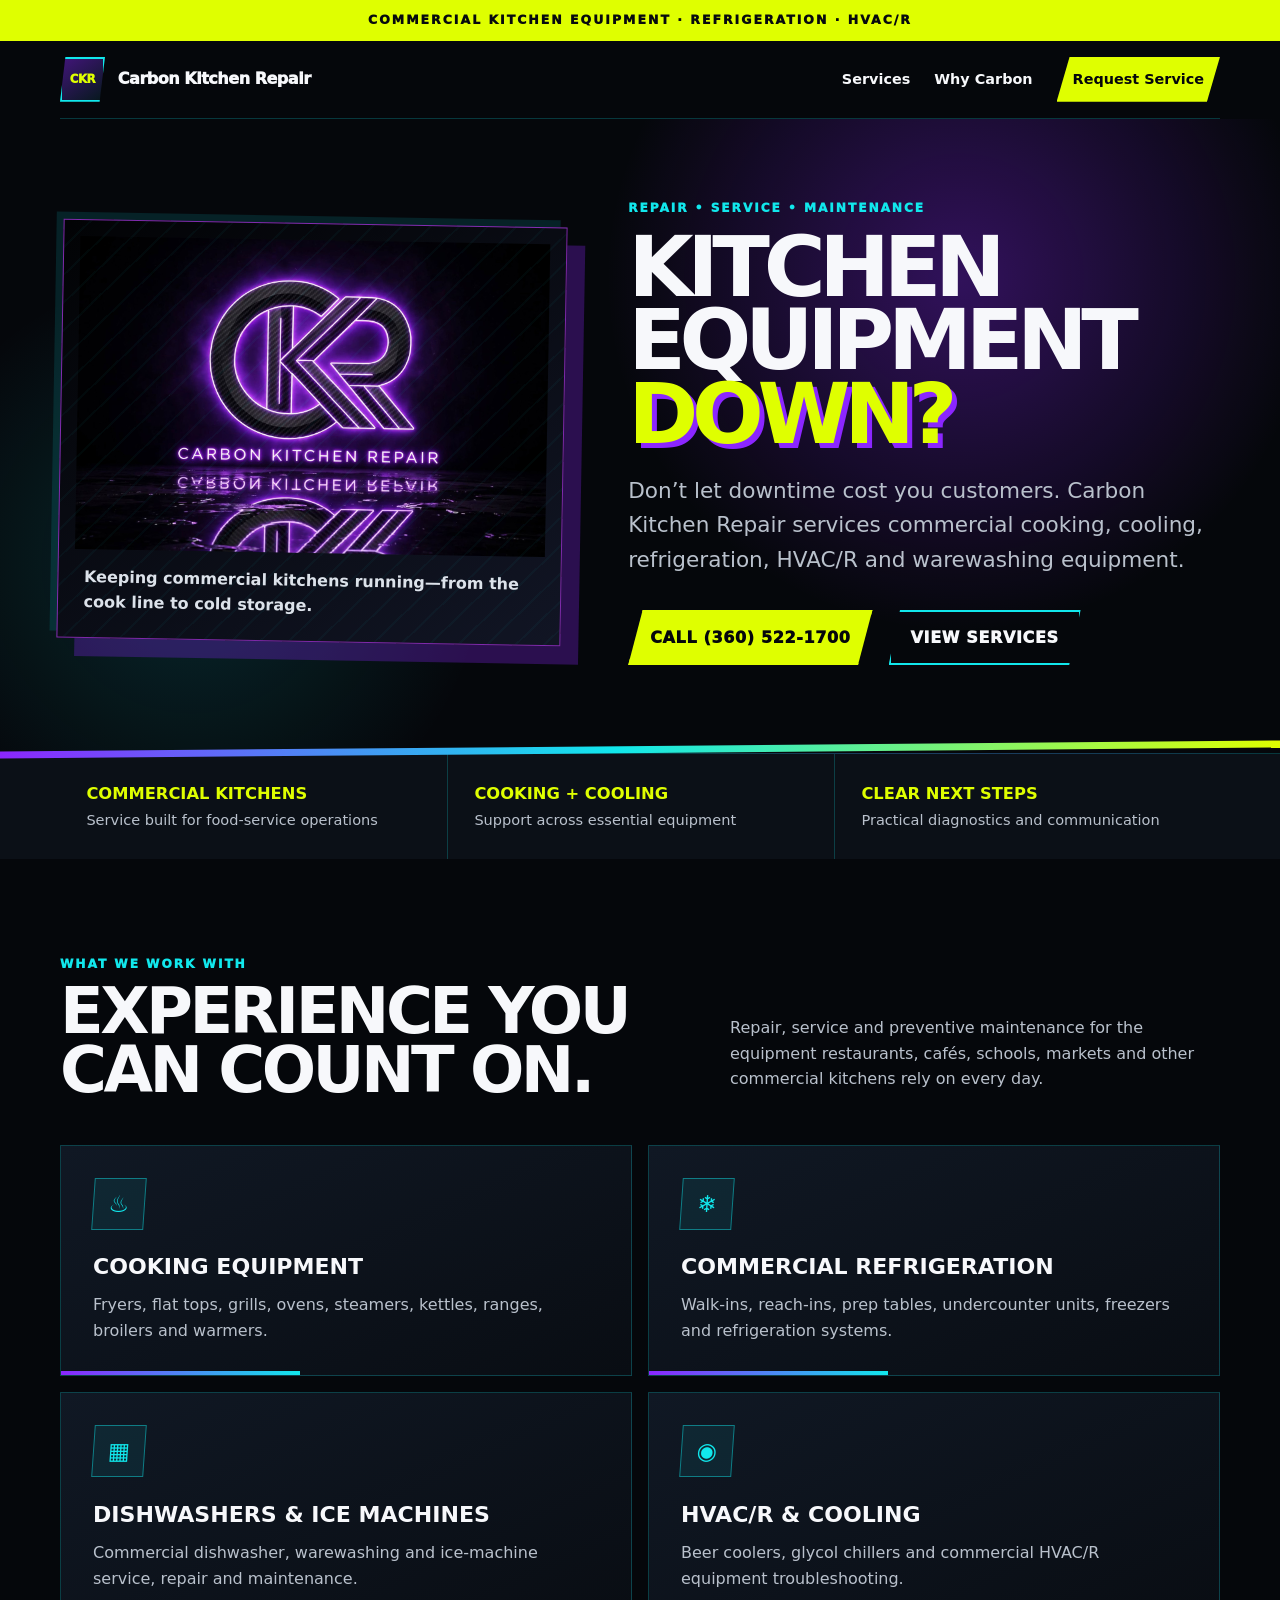
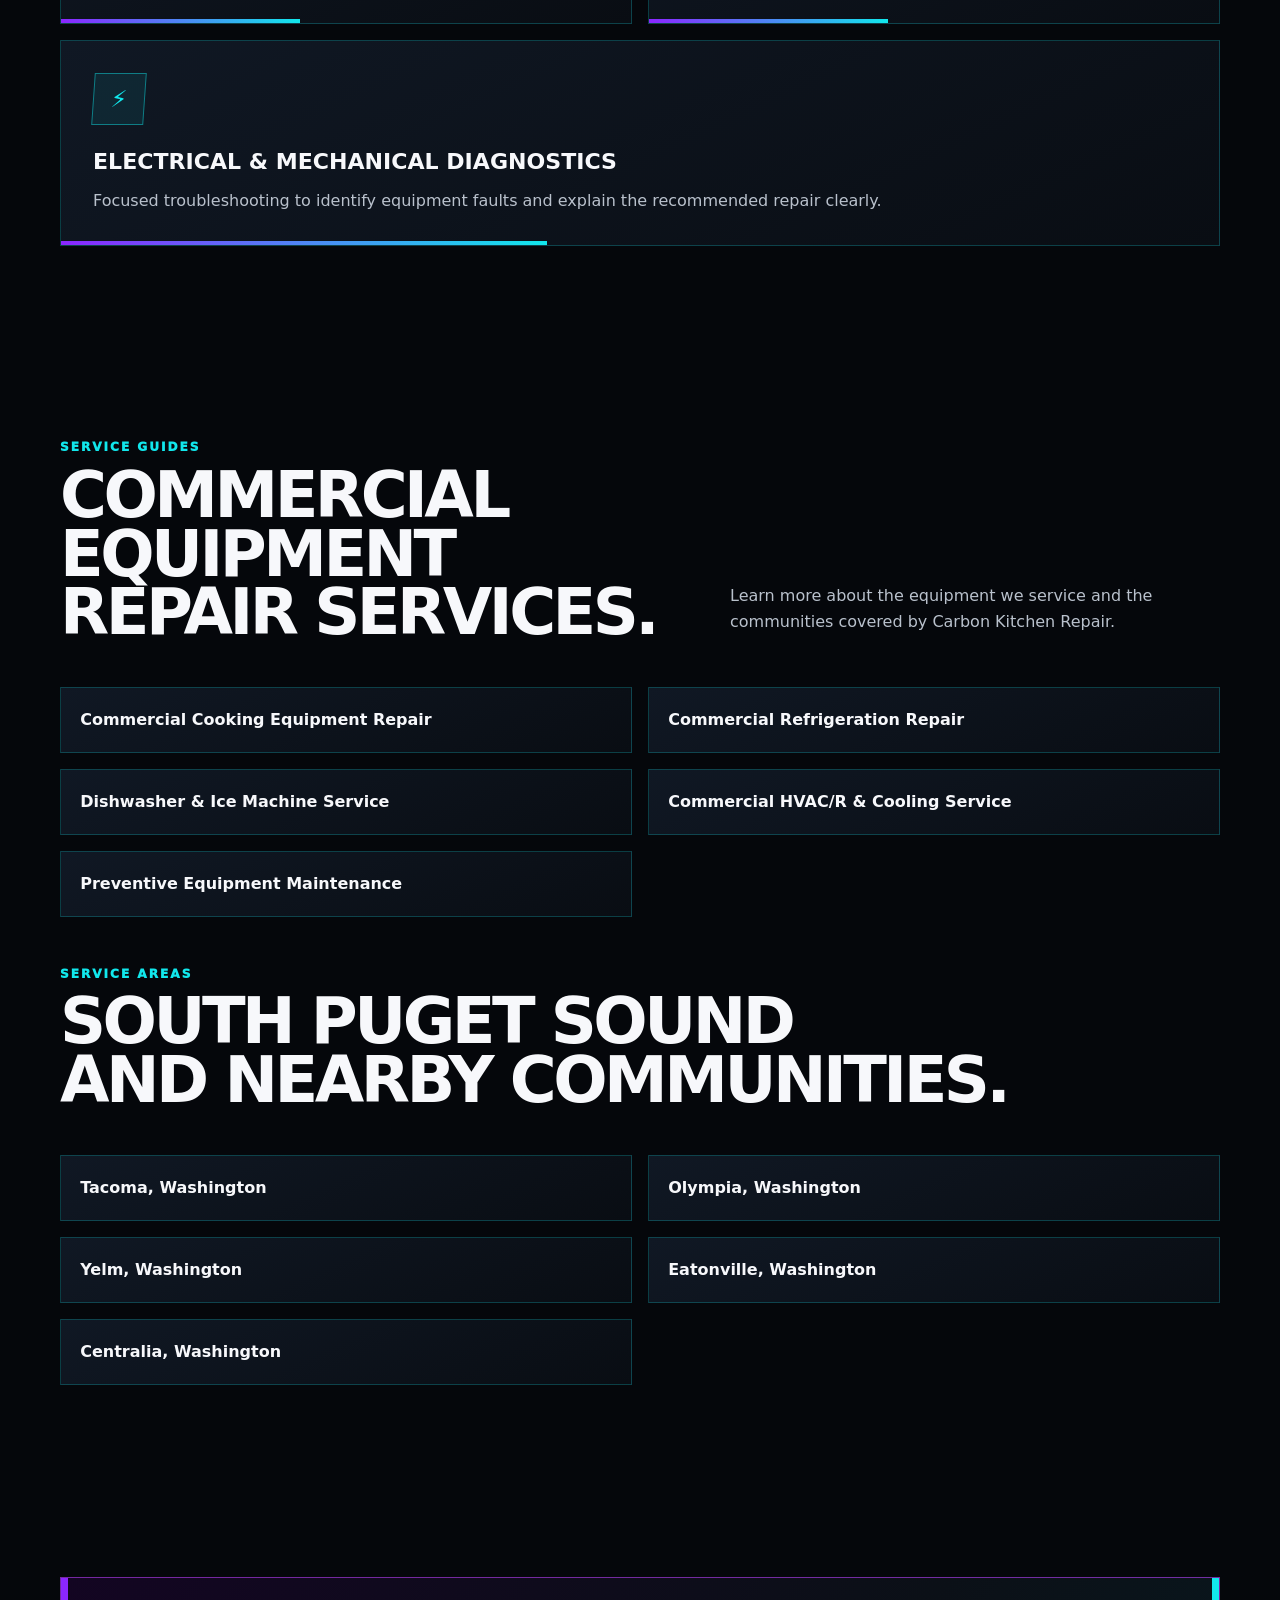
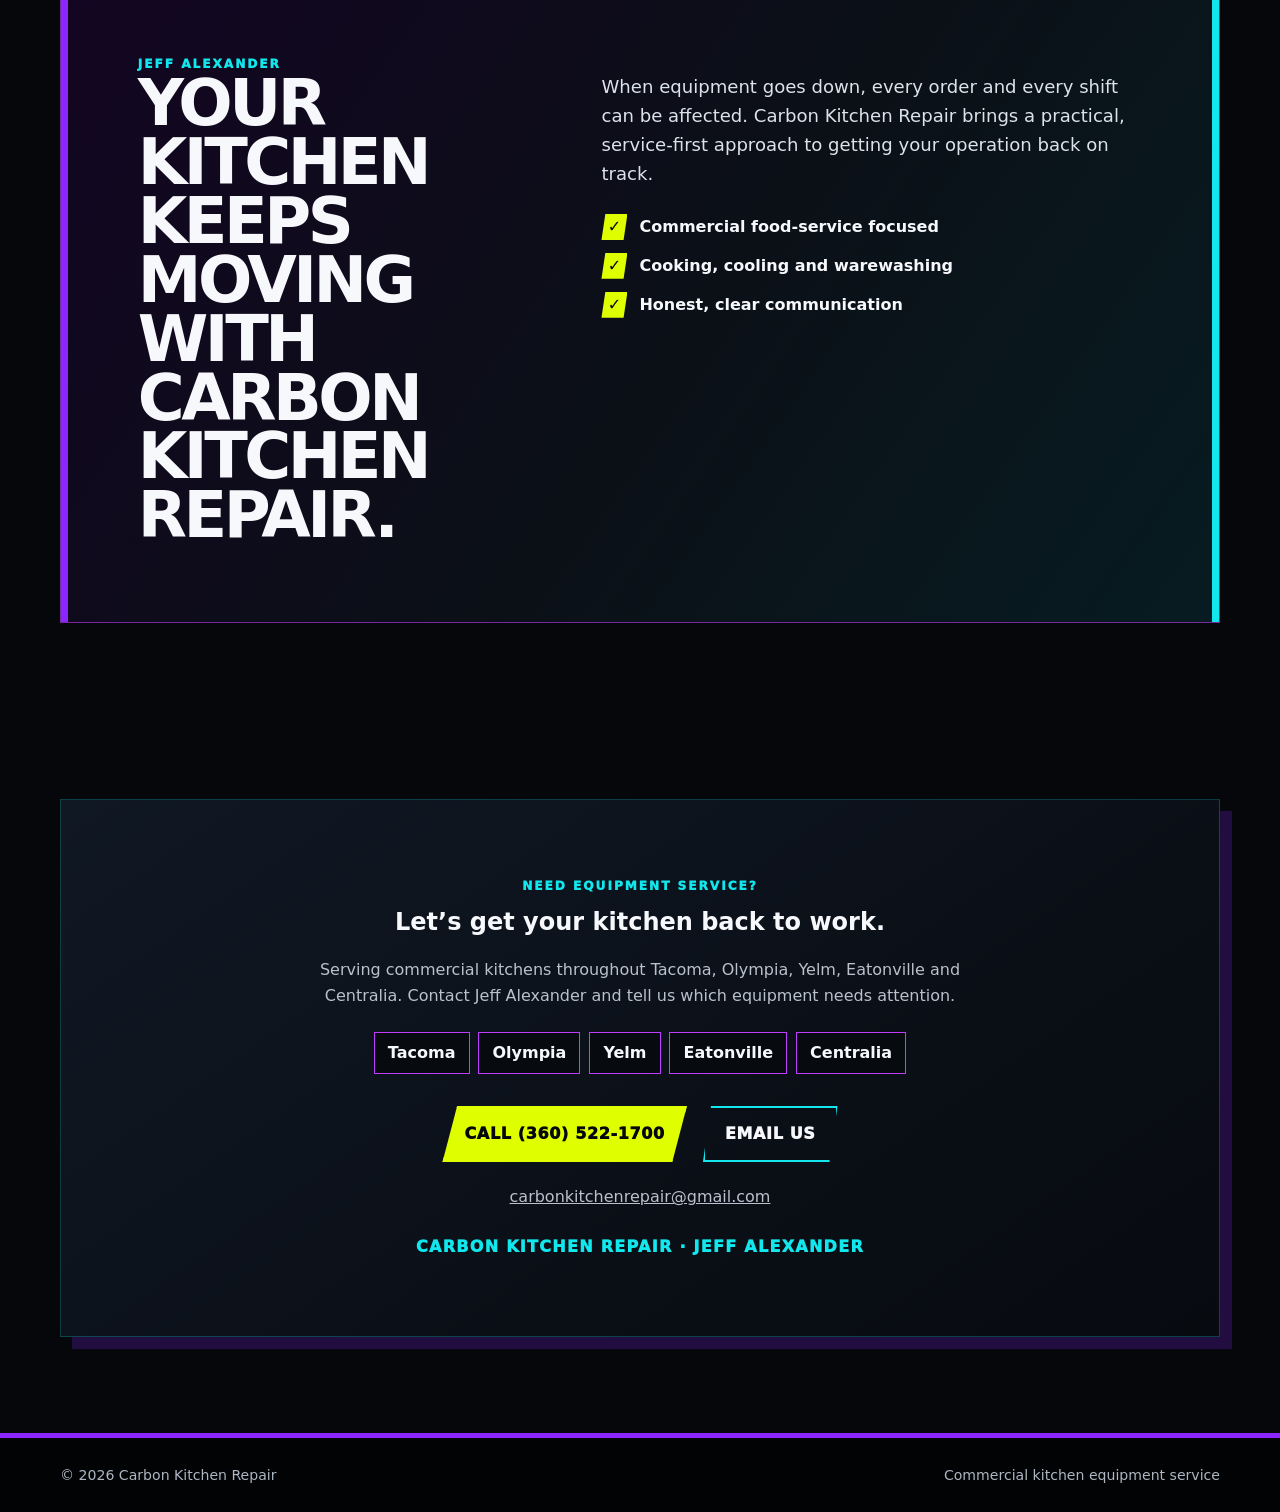
==== commit 16e2c8e7: "Add internal links to SEO service and area pages" ====
--- a/index.html
+++ b/index.html
@@ -14,6 +14,7 @@
   .hero-shell{position:relative;background:radial-gradient(circle at 75% 25%,rgba(139,38,255,.33),transparent 33%),radial-gradient(circle at 15% 70%,rgba(17,231,236,.15),transparent 25%);border-bottom:1px solid var(--line)}.hero-shell:after{content:"";position:absolute;inset:auto 0 0;height:7px;background:linear-gradient(90deg,var(--purple),var(--cyan) 48%,var(--lime));transform:skewY(-.5deg)}.hero{display:grid;grid-template-columns:.92fr 1.08fr;gap:4rem;align-items:center;padding:5rem 0 5.5rem}.hero-copy{min-width:0}.eyebrow{color:var(--cyan);font-weight:950;text-transform:uppercase;letter-spacing:.16em;font-size:.76rem}.hero h1{font-size:clamp(3.1rem,6.6vw,6.4rem);line-height:.87;letter-spacing:-.075em;margin:.8rem 0 1.4rem;text-transform:uppercase}.hero h1 span{display:block;color:var(--lime);text-shadow:5px 5px 0 var(--purple)}.lead{font-size:clamp(1.05rem,2vw,1.35rem);max-width:650px;color:var(--muted)}.actions{display:flex;gap:1rem;flex-wrap:wrap;margin-top:2rem}.button{display:inline-flex;align-items:center;justify-content:center;min-height:50px;padding:.82rem 1.25rem;background:var(--lime);color:#05070b;text-decoration:none;font-weight:950;text-transform:uppercase;letter-spacing:.04em;border:2px solid var(--lime);clip-path:polygon(6% 0,100% 0,94% 100%,0 100%)}.button:hover{background:var(--cyan);border-color:var(--cyan)}.button.alt{background:transparent;color:var(--white);border-color:var(--cyan)}.button.alt:hover{background:rgba(17,231,236,.12)}.hero-card{position:relative;background:linear-gradient(145deg,#020305,#111524);padding:1rem;border:1px solid rgba(192,60,255,.65);box-shadow:18px 18px 0 rgba(139,38,255,.28),-7px -7px 0 rgba(17,231,236,.12);transform:rotate(1deg);overflow:hidden}.hero-card:before{content:"";position:absolute;inset:0;background:repeating-linear-gradient(135deg,transparent 0 18px,rgba(17,231,236,.035) 18px 20px);pointer-events:none}.hero-logo{width:100%;display:block;aspect-ratio:3/2;object-fit:cover}.hero-card p{position:relative;margin:.9rem .6rem .35rem;color:#dce2ea;font-weight:750}
   .strip{background:var(--carbon)}.strip-grid{display:grid;grid-template-columns:repeat(3,1fr);gap:1px}.promise{padding:1.65rem;border-left:1px solid var(--line)}.promise:first-child{border-left:0}.promise strong{display:block;color:var(--lime);font-size:1.02rem;text-transform:uppercase}.promise span{color:var(--muted);font-size:.91rem}.section{padding:6rem 0}.section-head{display:flex;justify-content:space-between;align-items:end;gap:2rem;margin-bottom:2.3rem}.section h2{font-size:clamp(2.35rem,5vw,4.6rem);line-height:.92;letter-spacing:-.055em;margin:.5rem 0;text-transform:uppercase}.section-head p{max-width:490px;color:var(--muted)}.service-grid{display:grid;grid-template-columns:repeat(2,1fr);gap:1rem}.service{position:relative;border:1px solid var(--line);padding:2rem;background:linear-gradient(155deg,var(--panel),#090d13);transition:.2s;overflow:hidden}.service:after{content:"";position:absolute;left:0;bottom:0;width:42%;height:4px;background:linear-gradient(90deg,var(--purple),var(--cyan))}.service:hover{transform:translateY(-4px);border-color:var(--purple2);box-shadow:0 16px 40px rgba(139,38,255,.16)}.icon{font-size:1.45rem;background:rgba(17,231,236,.08);color:var(--cyan);display:grid;place-items:center;width:52px;height:52px;border:1px solid rgba(17,231,236,.45);transform:skew(-4deg)}.service h3{font-size:1.38rem;margin:1.2rem 0 .5rem;text-transform:uppercase}.service p{margin:0;color:var(--muted)}.service.wide{grid-column:1/-1}.about{background:linear-gradient(125deg,#130522,var(--carbon) 55%,#071c22);padding:clamp(2rem,6vw,5rem);display:grid;grid-template-columns:.85fr 1.15fr;gap:4rem;border:1px solid rgba(192,60,255,.58);box-shadow:inset 7px 0 0 var(--purple),inset -7px 0 0 var(--cyan)}.about h2{margin:0}.about p{font-size:1.13rem;color:#dce2ea}.checklist{display:grid;gap:.8rem;margin-top:1.6rem}.check{display:flex;gap:.75rem;align-items:center;font-weight:800}.check:before{content:"✓";color:#05070b;background:var(--lime);width:26px;height:26px;display:grid;place-items:center;clip-path:polygon(15% 0,100% 0,85% 100%,0 100%)}.contact{padding:5rem 0 6rem;text-align:center}.contact-box{background:linear-gradient(145deg,var(--panel),#070a0f);border:1px solid var(--line);padding:clamp(2rem,6vw,5rem);box-shadow:12px 12px 0 rgba(139,38,255,.22)}.contact h2{margin:.4rem 0 1rem}.contact p{color:var(--muted);max-width:680px;margin:0 auto 1.5rem}.owner{font-weight:950;color:var(--cyan);letter-spacing:.08em}.area-list{display:flex;justify-content:center;gap:.55rem;flex-wrap:wrap;margin:1.5rem 0}.area-list span{background:#070b10;border:1px solid var(--purple2);padding:.45rem .82rem;font-weight:850;color:var(--white)}footer{background:#020305;color:#aeb6c2;border-top:5px solid var(--purple);padding:1.6rem 0;font-size:.88rem}.footer-row{display:flex;justify-content:space-between;gap:1rem;flex-wrap:wrap}
   @media(max-width:780px){.nav-links a:not(.nav-cta){display:none}.hero{grid-template-columns:1fr;gap:2.7rem;padding:3.6rem 0 4.5rem}.hero-copy{order:2}.hero-card{order:1;box-shadow:10px 10px 0 rgba(139,38,255,.28);transform:none}.strip-grid{grid-template-columns:1fr}.promise{border-left:0;border-top:1px solid var(--line)}.promise:first-child{border-top:0}.section-head{display:block}.service-grid,.about{grid-template-columns:1fr}.service.wide{grid-column:auto}.about{gap:2rem}.wrap{width:min(100% - 28px,1160px)}.hero h1{font-size:clamp(2.75rem,15vw,4.5rem)}}
+  .seo-links{display:grid;grid-template-columns:repeat(2,1fr);gap:1rem}.seo-link{display:block;border:1px solid var(--line);background:linear-gradient(155deg,var(--panel),#090d13);padding:1.2rem;text-decoration:none;font-weight:900}.seo-link:hover{border-color:var(--lime);color:var(--lime)}@media(max-width:780px){.seo-links{grid-template-columns:1fr}}
   </style>
 </head>
 <body>
@@ -32,6 +33,19 @@
     <article class="service"><span class="icon">◉</span><h3>HVAC/R & Cooling</h3><p>Beer coolers, glycol chillers and commercial HVAC/R equipment troubleshooting.</p></article>
     <article class="service wide"><span class="icon">⚡</span><h3>Electrical & Mechanical Diagnostics</h3><p>Focused troubleshooting to identify equipment faults and explain the recommended repair clearly.</p></article>
   </div></section>
+  <section class="wrap section" id="service-guides"><div class="section-head"><div><div class="eyebrow">Service guides</div><h2>Commercial equipment<br>repair services.</h2></div><p>Learn more about the equipment we service and the communities covered by Carbon Kitchen Repair.</p></div><div class="seo-links">
+    <a class="seo-link" href="/services/commercial-cooking-equipment-repair/">Commercial Cooking Equipment Repair</a>
+    <a class="seo-link" href="/services/commercial-refrigeration-repair/">Commercial Refrigeration Repair</a>
+    <a class="seo-link" href="/services/commercial-dishwasher-ice-machine-service/">Dishwasher &amp; Ice Machine Service</a>
+    <a class="seo-link" href="/services/commercial-hvac-r-cooling-service/">Commercial HVAC/R &amp; Cooling Service</a>
+    <a class="seo-link" href="/services/preventive-kitchen-equipment-maintenance/">Preventive Equipment Maintenance</a>
+  </div><div class="section-head" style="margin-top:3rem"><div><div class="eyebrow">Service areas</div><h2>South Puget Sound<br>and nearby communities.</h2></div></div><div class="seo-links">
+    <a class="seo-link" href="/service-areas/tacoma-wa/">Tacoma, Washington</a>
+    <a class="seo-link" href="/service-areas/olympia-wa/">Olympia, Washington</a>
+    <a class="seo-link" href="/service-areas/yelm-wa/">Yelm, Washington</a>
+    <a class="seo-link" href="/service-areas/eatonville-wa/">Eatonville, Washington</a>
+    <a class="seo-link" href="/service-areas/centralia-wa/">Centralia, Washington</a>
+  </div></section>
   <section class="wrap section" id="about"><div class="about"><div><div class="eyebrow">Jeff Alexander</div><h2>Your kitchen keeps moving with Carbon Kitchen Repair.</h2></div><div><p>When equipment goes down, every order and every shift can be affected. Carbon Kitchen Repair brings a practical, service-first approach to getting your operation back on track.</p><div class="checklist"><div class="check">Commercial food-service focused</div><div class="check">Cooking, cooling and warewashing</div><div class="check">Honest, clear communication</div></div></div></div></section>
   <section class="wrap contact" id="contact"><div class="contact-box"><div class="eyebrow">Need equipment service?</div><h2>Let’s get your kitchen back to work.</h2><p>Serving commercial kitchens throughout Tacoma, Olympia, Yelm, Eatonville and Centralia. Contact Jeff Alexander and tell us which equipment needs attention.</p><div class="area-list"><span>Tacoma</span><span>Olympia</span><span>Yelm</span><span>Eatonville</span><span>Centralia</span></div><div class="actions" style="justify-content:center"><a class="button" href="tel:+13605221700">Call (360) 522-1700</a><a class="button alt" href="mailto:carbonkitchenrepair@gmail.com">Email Us</a></div><p style="margin-top:1.4rem"><a href="mailto:carbonkitchenrepair@gmail.com">carbonkitchenrepair@gmail.com</a></p><div class="owner">CARBON KITCHEN REPAIR · JEFF ALEXANDER</div></div></section>
 </main>
